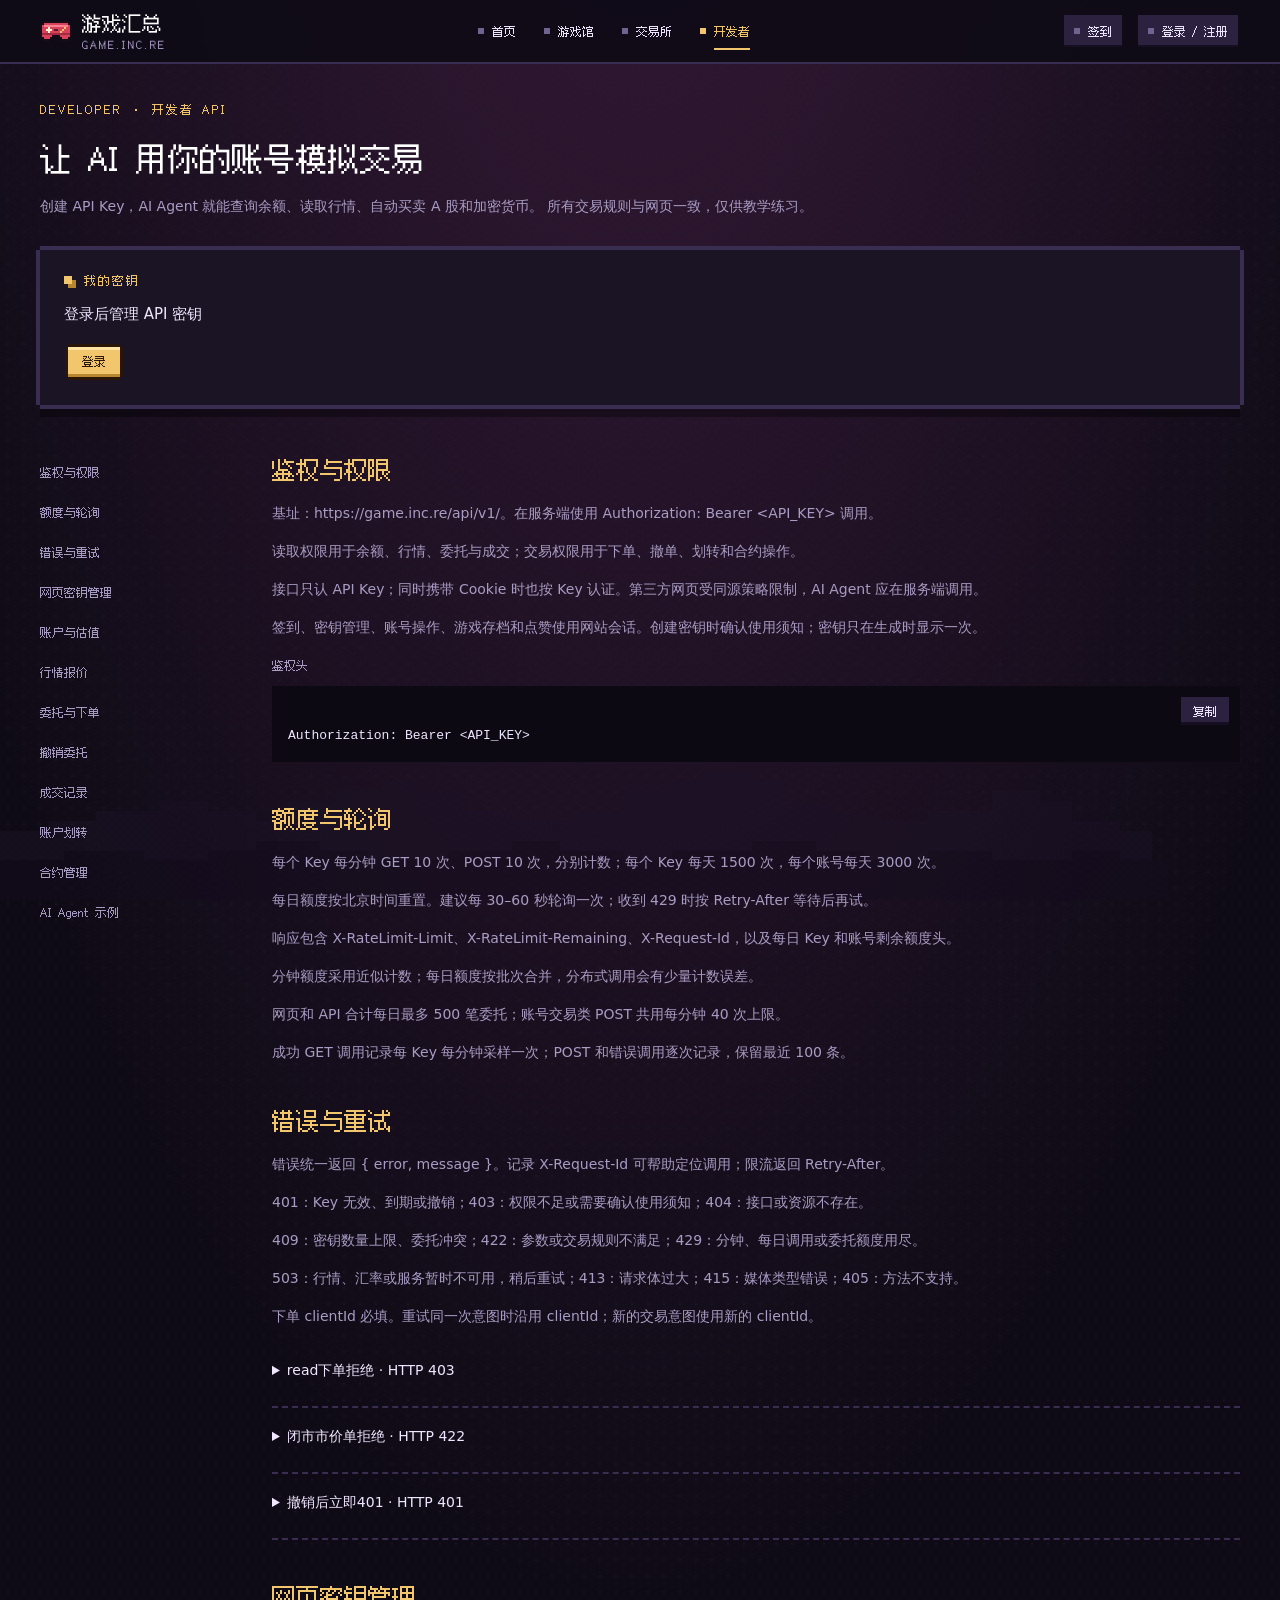
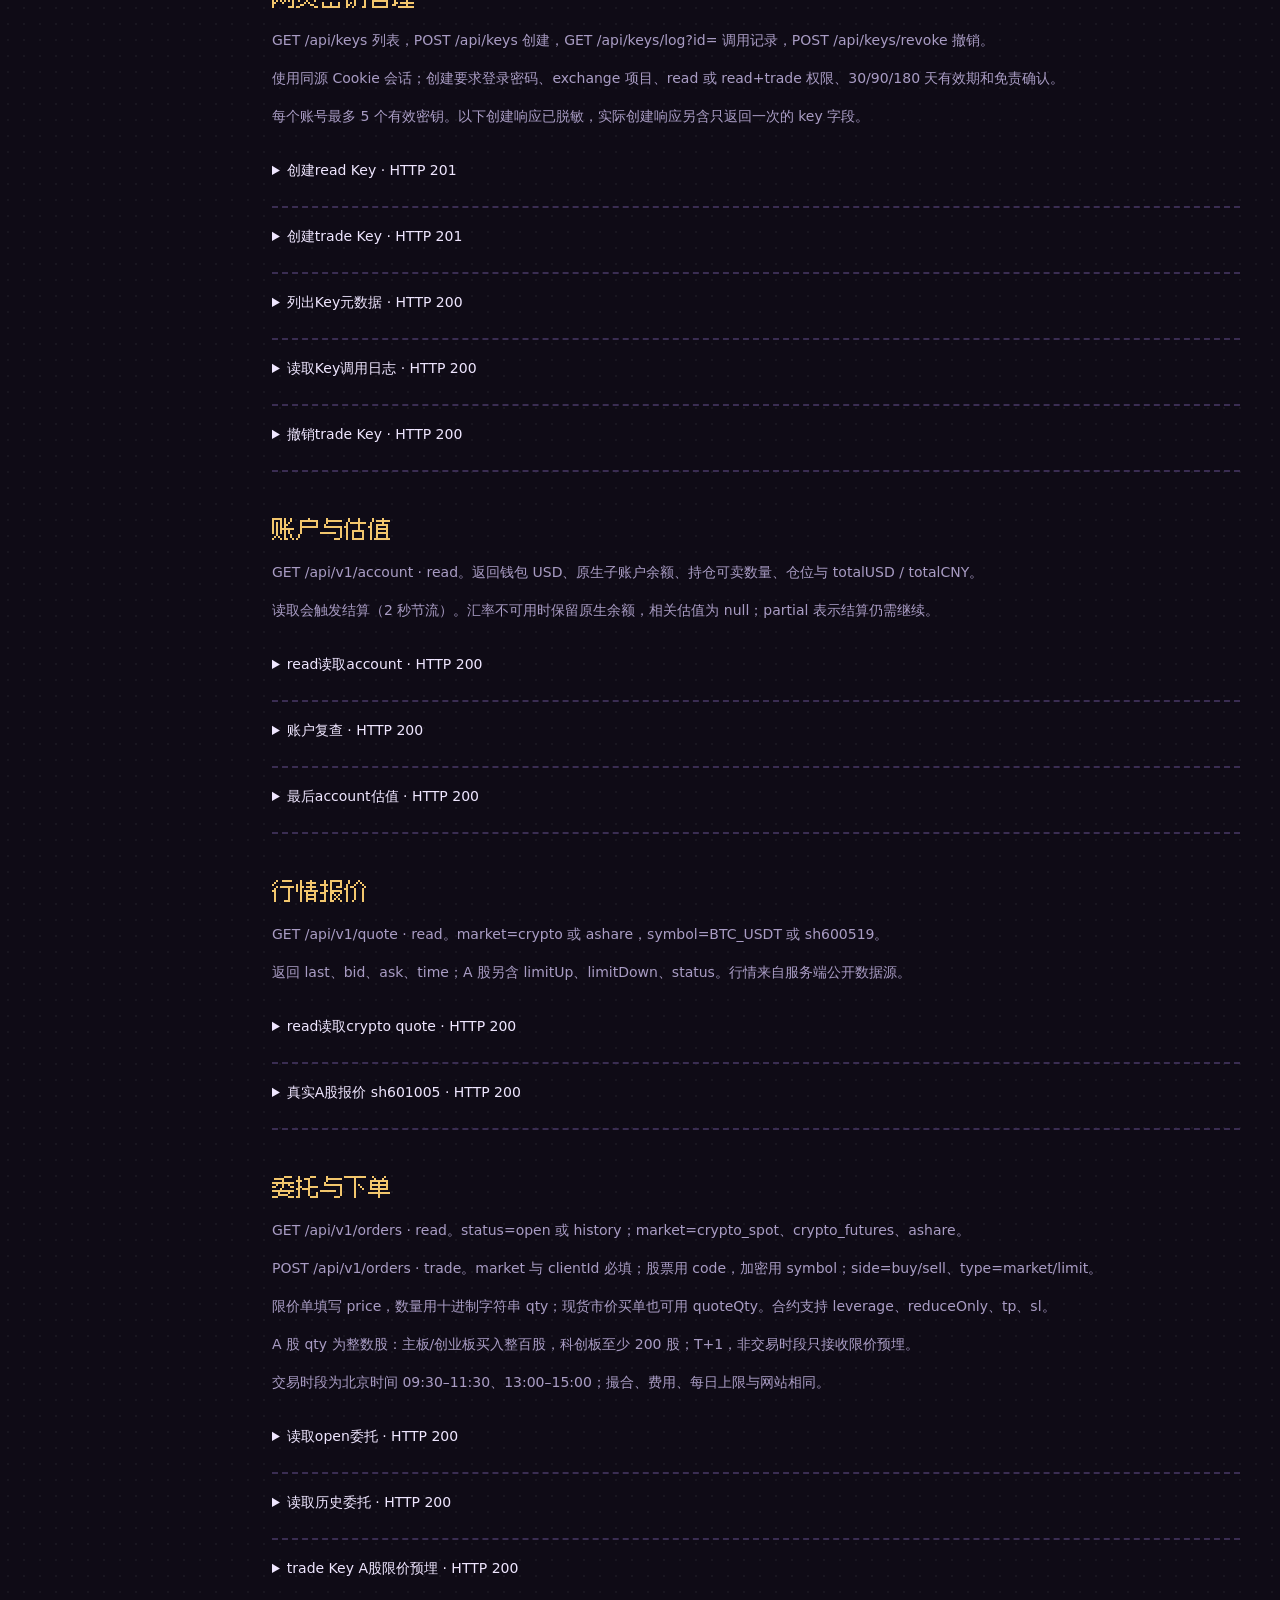
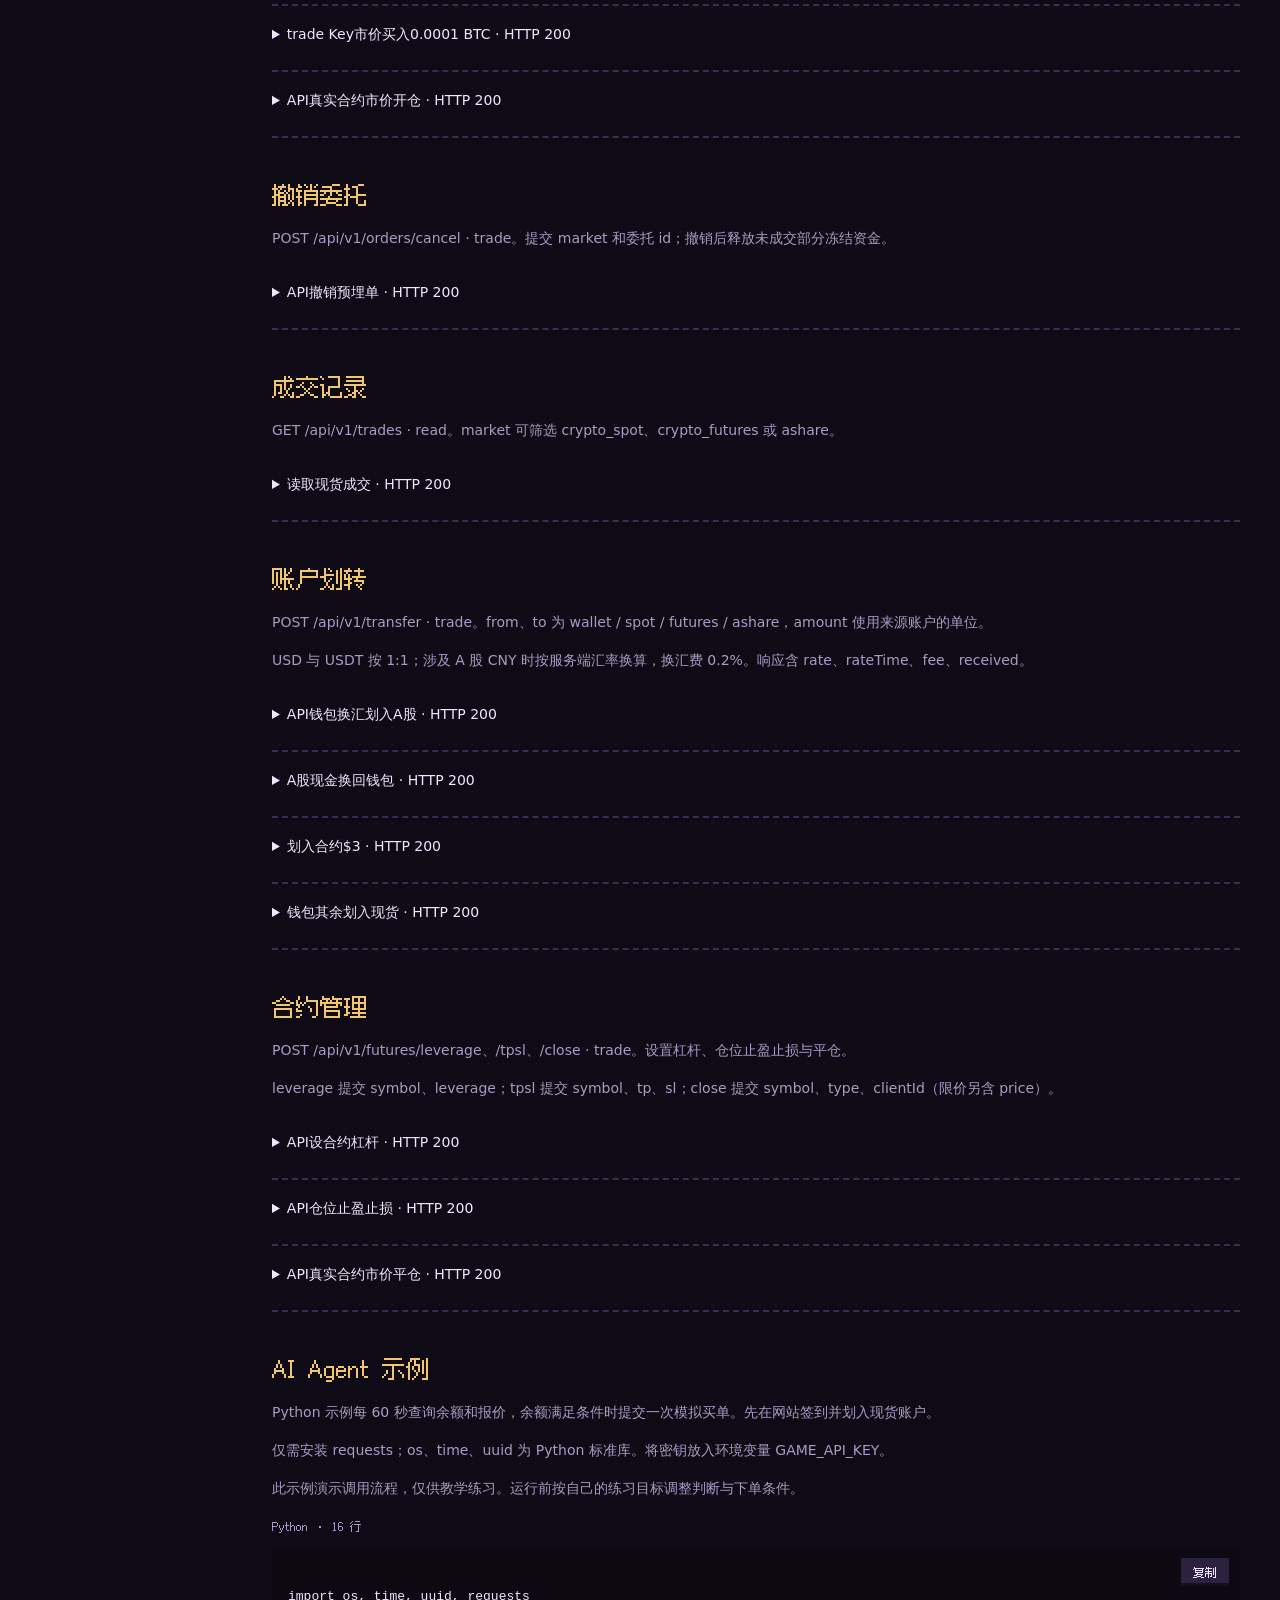
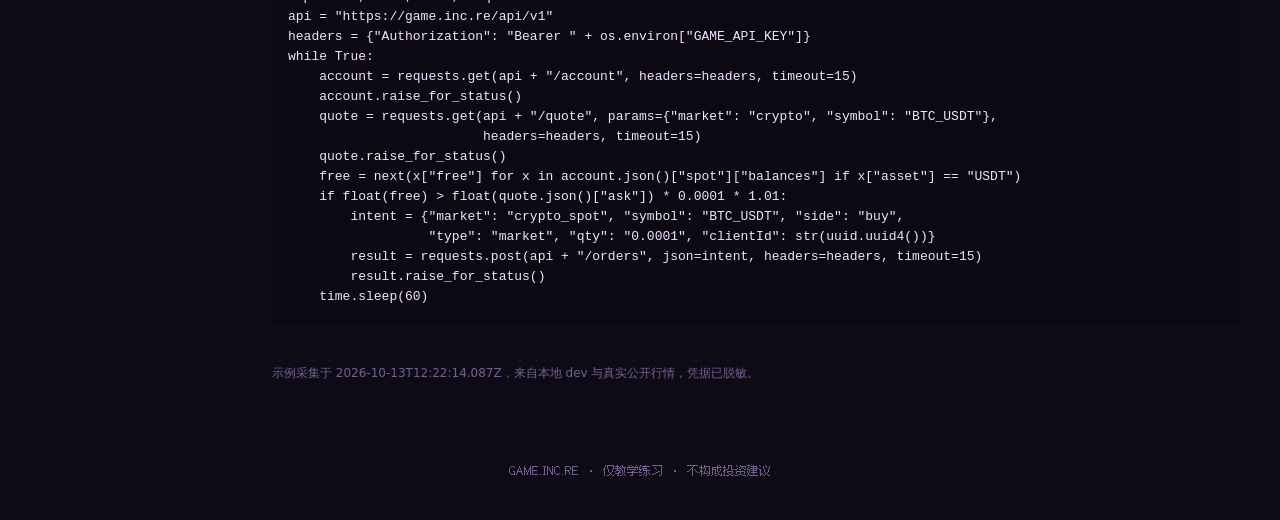
==== developer/index.html @ 23f95f3d "feat(v2-hub): developer page and API docs" ====
<!DOCTYPE html>
<!-- DESIGN §5：共用游戏馆像素外壳、账号弹窗和开发者密钥管理。 -->
<html lang="zh-CN">
<head>
  <meta charset="utf-8">
  <meta name="viewport" content="width=device-width, initial-scale=1, viewport-fit=cover">
  <title>开发者 API · GAME.INC.RE</title>
  <meta name="description" content="管理 API 密钥，让 AI Agent 使用你的账号练习 A 股和加密货币模拟交易。">
  <meta name="theme-color" content="#0f0b16">
  <link rel="icon" type="image/svg+xml" href="../hub/favicon.svg">
  <link rel="preload" href="../hub/fusion-pixel-12.woff2" as="font" type="font/woff2" crossorigin>
  <link rel="stylesheet" href="../hub/site.css">
</head>
<body>
  <div id="sky" aria-hidden="true"></div>
  <div class="hills" aria-hidden="true">
    <svg viewBox="0 0 160 40" preserveAspectRatio="none" shape-rendering="crispEdges">
      <path fill="#1c1428" d="M0 40V26h6v-2h6v-2h8v-2h6v2h6v2h4v-4h6v-2h6v-2h4v2h6v4h6v2h8v-2h6v-4
        h6v-2h4v-2h6v2h4v4h6v2h6v2h6v-2h8v-4h6v2h4v4h6v2h4v14z"/>
      <path fill="#140e1e" d="M0 40V32h8v-2h10v2h8v-2h6v-2h8v2h6v2h10v-2h8v-2h6v2h8v2h6v-2h10v-2
        h8v2h6v2h8v-2h8v2h10v-2h6v2h6v10z"/>
    </svg>
  </div>
  <header class="bar">
    <div class="wrap bar-inner">
      <a class="brand px" href="../index.html" aria-label="游戏汇总首页">
        <img src="../hub/favicon.svg" alt="" width="32" height="32">
        <span><b>游戏汇总</b><small>GAME.INC.RE</small></span>
      </a>
      <nav class="site-nav px" aria-label="主导航">
        <a href="../index.html">首页</a><a href="../index.html#games">游戏馆</a>
        <a href="../trade/index.html">交易所</a><a href="index.html" aria-current="page">开发者</a>
      </nav>
      <div class="bar-actions">
        <a class="acct px" href="../trade/index.html#/overview?checkin=1" id="hub-checkin"><i></i><span>签到</span></a>
        <button class="acct px" id="acct-open" type="button" aria-haspopup="dialog"><i></i><span>登录 / 注册</span></button>
      </div>
    </div>
  </header>
  <main class="wrap developer-main">
    <section class="developer-intro">
      <small class="px">DEVELOPER · 开发者 API</small>
      <h1 class="px">让 AI 用你的账号模拟交易</h1>
      <p>创建 API Key，AI Agent 就能查询余额、读取行情、自动买卖 A 股和加密货币。
        所有交易规则与网页一致，仅供教学练习。</p>
    </section>
    <section class="frame keys-panel" aria-labelledby="keys-title">
      <div class="keys-heading">
        <h2 class="sec px" id="keys-title">我的密钥</h2>
        <button class="btn sm px" id="key-create" type="button" hidden>创建密钥</button>
      </div>
      <div id="keys-guest"><p>登录后管理 API 密钥</p><button class="btn sm px" id="key-login" type="button">登录</button></div>
      <p id="keys-message" class="msg" role="status"></p>
      <div class="table-scroll" id="keys-table" hidden>
        <table class="developer-table">
          <thead><tr><th>名称</th><th>前缀</th><th>权限</th><th>创建时间</th><th>到期时间</th><th>最近使用</th><th>操作</th></tr></thead>
          <tbody id="key-rows"></tbody>
        </table>
      </div>
    </section>
    <div class="docs-layout">
      <nav class="docs-nav px" aria-label="API 文档目录" id="docs-nav"></nav>
      <div class="docs-body" id="docs-body"></div>
    </div>
    <footer class="px">GAME.INC.RE · 仅教学练习 · 不构成投资建议</footer>
  </main>
  <dialog class="dlg key-dialog" id="key-new" aria-labelledby="key-new-title">
    <div class="dlg-in frame">
      <div class="dlg-hd"><h2 class="px" id="key-new-title">创建密钥</h2>
        <button class="x px" type="button" data-close aria-label="关闭">×</button></div>
      <form id="key-form">
        <label class="fld px">名称<input name="name" minlength="1" maxlength="24" required autocomplete="off"></label>
        <fieldset class="key-options"><legend class="px">权限</legend>
          <label><input type="checkbox" checked disabled>读取：余额、行情、委托</label>
          <label><input name="trade" type="checkbox">交易：下单、撤单、划转</label>
        </fieldset>
        <fieldset class="key-options"><legend class="px">有效期</legend><div class="key-expiry">
          <label><input name="expiry" type="radio" value="30" checked>30 天</label>
          <label><input name="expiry" type="radio" value="90">90 天</label>
          <label><input name="expiry" type="radio" value="180">180 天</label>
        </div></fieldset>
        <label class="fld px">登录密码<input name="password" type="password" maxlength="64" required
          autocomplete="current-password"></label>
        <label class="key-consent"><input name="consent" type="checkbox" required>
          我已阅读使用须知：仅教学练习，不构成投资建议</label>
        <button class="btn px" type="submit" id="key-generate" disabled>生成密钥</button>
      </form>
      <div id="key-result" hidden>
        <div class="key-secret" id="key-secret"></div><button class="ghost px" type="button" id="key-copy">复制</button>
        <p class="key-warning">密钥只显示这一次，请立即保存到安全的地方。</p>
      </div>
      <p class="msg" id="key-new-message" role="status"></p>
    </div>
  </dialog>
  <dialog class="dlg log-dialog" id="key-log" aria-labelledby="key-log-title">
    <div class="dlg-in frame">
      <div class="dlg-hd"><h2 class="px" id="key-log-title">调用记录</h2>
        <button class="x px" type="button" data-close aria-label="关闭">×</button></div>
      <p class="msg" id="key-log-message" role="status"></p>
      <div class="table-scroll"><table class="developer-table">
        <thead><tr><th>时间</th><th>方法</th><th>路径</th><th>状态</th><th>来源 IP 段</th></tr></thead>
        <tbody id="key-log-rows"></tbody>
      </table></div>
    </div>
  </dialog>
  <dialog class="dlg" id="key-revoke" aria-labelledby="key-revoke-title">
    <div class="dlg-in frame">
      <div class="dlg-hd"><h2 class="px" id="key-revoke-title">撤销密钥</h2>
        <button class="x px" type="button" data-close aria-label="关闭">×</button></div>
      <p id="key-revoke-detail"></p><button class="btn px" type="button" id="key-revoke-confirm">确认撤销</button>
      <p class="msg" id="key-revoke-message" role="status"></p>
    </div>
  </dialog>
  <dialog class="dlg" id="acct" aria-labelledby="acct-title">
    <div class="dlg-in frame">
      <div class="dlg-hd">
        <div><h2 class="px" id="acct-title">账号</h2><small class="px">GAME.INC.RE 通用账号</small></div>
        <button class="x px" type="button" aria-label="关闭">×</button>
      </div>
      <div id="acct-guest">
        <div class="tabs" role="tablist"><button class="tab" role="tab" aria-selected="true">登录</button>
          <button class="tab" role="tab" aria-selected="false">注册</button></div>
        <form novalidate>
          <label class="fld px">用户名<input name="username" autocomplete="username" autocapitalize="off"
            autocorrect="off" spellcheck="false" maxlength="16" placeholder="3–16 位字母、数字或下划线"></label>
          <label class="fld px">密码<input name="password" type="password" maxlength="64"
            autocomplete="current-password" placeholder="8–64 位"></label>
          <label class="fld px" hidden>确认密码<input name="confirm" type="password" maxlength="64"
            autocomplete="new-password" placeholder="再输入一次密码"></label>
          <button class="btn px" type="submit">登录</button>
        </form>
      </div>
      <div id="acct-user" hidden>
        <p class="who px"><span>已登录</span><b></b></p><h3 class="sec px">游戏存档</h3>
        <ul class="saves"></ul><button class="btn2 px" type="button">退出登录</button>
      </div>
      <p class="msg" role="status" aria-live="polite"></p><p class="note px"></p>
    </div>
  </dialog>
  <script src="../hub/account-core.js"></script>
  <script src="../hub/account-ui.js"></script>
  <script type="module" src="../hub/xch.js"></script>
  <script type="module" src="developer.js"></script>
</body>
</html>
---- hub/site.css ----
/* Shared arcade styles; existing rules moved from index.html with unchanged values. */
  @font-face { font-family: 'FusionPixel'; src: url('fusion-pixel-12.woff2') format('woff2'); font-display: swap; }
  :root {
    --bg: #0f0b16; --ink: #efe6ff; --muted: #a99cc4; --dim: #6f6390;
    --card: #1a1424; --card2: #221a30; --line: #3a2d52; --line-hi: #5a4680; --well: #140f1d; --chip: #2c2240;
    --gold: #f2c66d; --gold-d: #b8862f; --red: #e0485e; --red-d: #8f2338; --heart: #ff4d6d;
    --up: #63c74d; --down: #e0485e;
    --px: 'FusionPixel', 'Microsoft YaHei', 'PingFang SC', monospace;
    --sans: system-ui, -apple-system, 'PingFang SC', 'Hiragino Sans GB', 'Microsoft YaHei', 'Noto Sans CJK SC', sans-serif;
  }
  * { box-sizing: border-box; }
  html { -webkit-text-size-adjust: 100%; scroll-behavior: smooth; }
  body {
    margin: 0; min-height: 100vh; color: var(--ink); font: 15px/1.75 var(--sans);
    background:
      radial-gradient(ellipse 90% 60% at 50% -12%, #3b1c3c 0%, rgba(59, 28, 60, 0) 70%),
      radial-gradient(rgba(255, 255, 255, 0.045) 1px, transparent 1.5px) 0 0 / 16px 16px,
      var(--bg);
    padding: env(safe-area-inset-top) env(safe-area-inset-right) env(safe-area-inset-bottom) env(safe-area-inset-left);
    overflow-x: hidden;
  }
  a { color: inherit; }
  img { display: block; max-width: 100%; height: auto; }
  button { font-family: inherit; }
  .px { font-family: var(--px); -webkit-font-smoothing: none; font-smooth: never; letter-spacing: 0; }
  .wrap { width: min(1120px, 100% - 40px); margin: 0 auto; position: relative; z-index: 1; }
  [hidden] { display: none !important; }
  .vh { position: absolute; width: 1px; height: 1px; overflow: hidden; clip-path: inset(50%); white-space: nowrap; }

  /* pixel frame: notched corners via four offset shadows */
  .frame {
    background: var(--card);
    box-shadow: 0 -4px 0 0 var(--line), 0 4px 0 0 var(--line), -4px 0 0 0 var(--line), 4px 0 0 0 var(--line),
                0 12px 0 0 rgba(0, 0, 0, 0.35);
  }

  /* sky */
  #sky { position: fixed; inset: 0; pointer-events: none; z-index: 0; overflow: hidden; }
  #sky i { position: absolute; width: 2px; height: 2px; background: #fff; opacity: 0; animation: tw 4s steps(4) infinite; }
  #sky i.b { width: 4px; height: 4px; background: var(--gold); }
  @keyframes tw { 0%, 100% { opacity: 0; } 50% { opacity: 0.8; } }
  .hills { position: fixed; left: 0; right: 0; bottom: 0; height: 22vh; min-height: 120px; pointer-events: none; z-index: 0; opacity: 0.4; }
  .hills svg { width: 100%; height: 100%; display: block; }

  /* header */
  .top { display: flex; align-items: center; justify-content: space-between; gap: 16px; padding: 28px 0 8px; }
  .brand { display: flex; align-items: center; gap: 14px; text-decoration: none; }
  .brand img { width: 48px; height: 48px; image-rendering: pixelated; }
  .brand b { display: block; font-size: 24px; line-height: 24px; font-weight: normal; color: #fff; }
  .brand small { display: block; font-size: 12px; line-height: 12px; margin-top: 6px; color: var(--muted); letter-spacing: 2px; }
  .count { font-size: 12px; color: var(--muted); }
  .count b { color: var(--gold); font-weight: normal; }
  .top-r { display: flex; align-items: center; gap: 18px; }
  .acct { display: inline-flex; align-items: center; gap: 8px; margin: 2px; padding: 8px 10px; border: 0; font: 12px/12px var(--px); color: var(--ink); background: var(--chip); cursor: pointer;
          box-shadow: 0 -2px 0 0 var(--chip), 0 2px 0 0 #160f22; }
  .acct:hover, .acct:focus-visible { outline: 0; background: var(--line); box-shadow: 0 -2px 0 0 var(--line), 0 2px 0 0 #160f22; }
  .acct i { width: 6px; height: 6px; background: var(--dim); }
  .acct i.xi { background: var(--gold); }
  .acct.on i { background: var(--gold); }
  .acct.warn i { background: var(--red); }

  /* 模拟交易所入口（规格 10.2），沿用汇总页像素组件。 */
  .xch { margin: 8px 0 40px; }
  .xch-card { display: grid; grid-template-columns: minmax(0, 1fr) minmax(0, 1.2fr);
    gap: 24px; padding: 24px 28px; margin: 4px; }
  .xch-text h3 { margin: 0; font-size: 24px; line-height: 24px; font-weight: normal; color: #fff; }
  .xch-text p { margin: 14px 0 18px; color: var(--muted); font-size: 14px; }
  .xch-tk { display: grid; grid-template-columns: repeat(2, minmax(0, 1fr)); gap: 4px;
    margin: 0; padding: 0; list-style: none; align-content: center; }
  .xch-tk li { display: grid; grid-template-columns: 1fr auto; gap: 6px 10px;
    padding: 12px 14px; background: var(--well); }
  .xch-tk a { display: contents; text-decoration: none; }
  .xch-tk b { font: 12px/12px var(--px); font-weight: normal; color: #fff; }
  .xch-tk .p { font: 12px/12px var(--px); color: var(--ink); text-align: right; }
  .xch-tk .c { grid-column: 2; font: 12px/12px var(--px); text-align: right; }
  .xch-tk .c.up { color: var(--up); } .xch-tk .c.down { color: var(--down); }
  .xch-tk small { font: 12px/12px var(--px); color: var(--dim); }
  @media (max-width: 860px) { .xch-card { grid-template-columns: 1fr; padding: 20px; } }

  .intro { padding: 30px 0 30px; }
  .intro h1 { margin: 0; font-size: 36px; line-height: 48px; font-weight: normal; color: #fff; text-shadow: 3px 3px 0 var(--red-d); }
  .intro p { margin: 12px 0 0; max-width: 46em; color: var(--muted); }

  .sec { display: flex; align-items: center; gap: 12px; margin: 0 0 24px; font-size: 12px; line-height: 12px; font-weight: normal; color: var(--gold); letter-spacing: 2px; }
  .sec::before { content: ''; width: 8px; height: 8px; background: var(--gold); box-shadow: 4px 4px 0 var(--gold-d); }
  .sec::after { content: ''; flex: 1; height: 2px; background: repeating-linear-gradient(90deg, var(--line) 0 6px, transparent 6px 10px); order: 9; }
  .sec small { color: var(--muted); letter-spacing: 0; }
  .live { display: inline-flex; align-items: center; gap: 6px; padding: 4px 6px; color: #fff; background: var(--red-d); letter-spacing: 0; }
  .live i { width: 6px; height: 6px; background: var(--heart); animation: blink 1.2s steps(1) infinite; }

  /* buttons */
  .btn {
    display: inline-flex; align-items: center; gap: 10px; padding: 12px 22px 14px; margin: 4px; border: 0; cursor: pointer;
    font: 24px/24px var(--px); color: #2a1608; text-decoration: none; background: var(--gold);
    box-shadow: inset 0 -4px 0 0 var(--gold-d), inset 0 4px 0 0 #ffe3a3,
                0 -4px 0 0 #2a1608, 0 4px 0 0 #2a1608, -4px 0 0 0 #2a1608, 4px 0 0 0 #2a1608;
  }
  .btn:hover { background: #ffd684; }
  .btn:active { transform: translateY(2px); box-shadow: inset 0 4px 0 0 var(--gold-d), 0 -4px 0 0 #2a1608, 0 4px 0 0 #2a1608, -4px 0 0 0 #2a1608, 4px 0 0 0 #2a1608; }
  .btn svg { width: 16px; height: 16px; }
  .btn.sm { padding: 8px 14px 10px; font-size: 12px; line-height: 12px; gap: 8px; box-shadow: inset 0 -3px 0 0 var(--gold-d), inset 0 3px 0 0 #ffe3a3, 0 -3px 0 0 #2a1608, 0 3px 0 0 #2a1608, -3px 0 0 0 #2a1608, 3px 0 0 0 #2a1608; }
  .btn.sm svg { width: 10px; height: 10px; }
  .ghost { display: inline-flex; align-items: center; gap: 8px; padding: 8px 12px; margin: 3px; border: 0; cursor: pointer; font: 12px/12px var(--px); color: var(--ink); background: var(--chip);
           box-shadow: 0 -3px 0 0 #0c0912, 0 3px 0 0 #0c0912, -3px 0 0 0 #0c0912, 3px 0 0 0 #0c0912, inset 0 -3px 0 0 #160f22; }
  .ghost:hover, .ghost:focus-visible { outline: 0; background: var(--line); }

  /* like: pixel heart with a counter */
  .like { display: inline-flex; align-items: center; gap: 8px; margin: 3px; padding: 7px 10px 8px; border: 0; cursor: pointer; position: relative;
          font: 12px/12px var(--px); color: var(--ink); background: var(--chip);
          box-shadow: 0 -3px 0 0 #0c0912, 0 3px 0 0 #0c0912, -3px 0 0 0 #0c0912, 3px 0 0 0 #0c0912, inset 0 -3px 0 0 #160f22; }
  .like svg { width: 18px; height: 16px; flex: none; }
  .like .o { fill: var(--heart); } .like .f { fill: transparent; } .like .h { fill: transparent; }
  .like:hover:not(:disabled) { background: var(--line); }
  .like:hover:not(:disabled) .f { fill: rgba(255, 77, 109, 0.35); }
  .like.on .f { fill: var(--heart); } .like.on .h { fill: #ffd0d9; }
  .like:disabled { cursor: default; }
  .like.off { opacity: 0.55; }
  .like b { font-weight: normal; min-width: 1ch; }
  .like.bump b { animation: bump 0.35s steps(3); }
  @keyframes bump { 0% { transform: translateY(0); } 40% { transform: translateY(-4px); color: var(--gold); } 100% { transform: translateY(0); } }
  .like .sp { position: absolute; left: 18px; top: 14px; width: 4px; height: 4px; background: var(--heart); pointer-events: none; animation: pop 0.6s steps(6) forwards; }
  @keyframes pop { to { transform: translate(var(--dx), var(--dy)); opacity: 0; } }

  /* hot carousel */
  .hot { margin-bottom: 56px; }
  .car { position: relative; margin: 4px; }
  .car-view { overflow: hidden; }
  .car-track { display: flex; margin: 0; padding: 0; list-style: none; transition: transform 0.55s cubic-bezier(0.2, 0.8, 0.2, 1); }
  .slide { flex: 0 0 100%; min-width: 0; display: grid; grid-template-columns: minmax(0, 1.55fr) minmax(0, 1fr); }
  .s-cover { position: relative; display: block; overflow: hidden; background: #000; }
  .s-cover img { width: 100%; height: 100%; aspect-ratio: 16 / 9; object-fit: cover; image-rendering: pixelated; transition: transform 0.3s steps(3); }
  .s-cover:hover img, .s-cover:focus-visible img { transform: scale(1.03); }
  .rank { position: absolute; left: 14px; top: 14px; display: inline-flex; align-items: center; gap: 8px; padding: 6px 8px; font: 12px/12px var(--px); color: #2a1608; background: var(--gold);
          box-shadow: 0 -2px 0 0 var(--gold), 0 2px 0 0 var(--gold-d), -2px 0 0 0 var(--gold), 2px 0 0 0 var(--gold); }
  .rank b { font-weight: normal; color: var(--red-d); }
  .ribbon { position: absolute; right: 0; top: 18px; padding: 5px 10px 5px 14px; font: 12px/12px var(--px); color: #fff; background: var(--red); clip-path: polygon(8px 0, 100% 0, 100% 100%, 8px 100%, 0 50%); }
  .play { position: absolute; left: 50%; top: 50%; width: 72px; height: 72px; margin: -36px 0 0 -36px; background: rgba(15, 11, 22, 0.72); opacity: 0; transition: opacity 0.12s steps(2);
          box-shadow: 0 -4px 0 0 var(--gold), 0 4px 0 0 var(--gold), -4px 0 0 0 var(--gold), 4px 0 0 0 var(--gold); }
  .play svg { width: 100%; height: 100%; }
  .s-cover:hover .play, .s-cover:focus-visible .play, .c-cover:hover .play, .c-cover:focus-visible .play { opacity: 1; }
  .s-info { display: flex; flex-direction: column; gap: 14px; padding: 24px 64px 22px 26px; background: linear-gradient(180deg, var(--card2), var(--card)); box-shadow: inset 4px 0 0 0 var(--c); min-width: 0; }
  .kicker { display: flex; flex-wrap: wrap; align-items: center; gap: 10px; font-size: 12px; line-height: 12px; color: var(--dim); }
  .badge { background: var(--red); color: #fff; padding: 4px 6px; box-shadow: 0 -2px 0 0 var(--red), 0 2px 0 0 var(--red-d); }
  .cat { display: inline-flex; align-items: center; gap: 6px; padding: 4px 6px; color: #fff; background: #140f1d; box-shadow: inset 0 -2px 0 0 var(--cc); }
  .cat::before { content: ''; width: 6px; height: 6px; background: var(--cc); }
  .s-info h3 { margin: 0; font-size: 36px; line-height: 36px; font-weight: normal; color: #fff; }
  .s-info h3 small, .card h3 small { display: block; margin-top: 10px; font-size: 12px; line-height: 12px; color: var(--c); letter-spacing: 3px; }
  .pitch { margin: 0; color: #cfc4e6; font-size: 15px; }
  .tags { display: flex; flex-wrap: wrap; gap: 8px; margin: 0; padding: 0; list-style: none; }
  .tags li { font-size: 12px; line-height: 12px; padding: 6px 8px; color: var(--ink); background: var(--chip); box-shadow: 0 -2px 0 0 var(--chip), 0 2px 0 0 #160f22; }
  .meta { display: flex; flex-wrap: wrap; align-items: center; gap: 12px; font-size: 12px; line-height: 12px; color: var(--muted); }
  .heat { display: inline-flex; align-items: center; gap: 6px; }
  .heat svg { width: 10px; height: 12px; }
  .heat b { color: var(--gold); font-weight: normal; }
  .acts { display: flex; flex-wrap: wrap; align-items: center; gap: 10px; margin-top: auto; padding-top: 4px; }
  .car-btn { position: absolute; top: calc(50% - 44px); z-index: 2; width: 44px; height: 44px; padding: 10px; border: 0; cursor: pointer; background: rgba(15, 11, 22, 0.82);
             box-shadow: 0 -3px 0 0 var(--line-hi), 0 3px 0 0 var(--line-hi), -3px 0 0 0 var(--line-hi), 3px 0 0 0 var(--line-hi); }
  .car-btn:hover, .car-btn:focus-visible { outline: 0; background: var(--line); box-shadow: 0 -3px 0 0 var(--gold), 0 3px 0 0 var(--gold), -3px 0 0 0 var(--gold), 3px 0 0 0 var(--gold); }
  .car-btn svg { display: block; width: 24px; height: 24px; }
  .car-btn path { fill: var(--gold); }
  .car-btn.prev { left: 14px; } .car-btn.next { right: 14px; }
  .car-foot { display: flex; align-items: center; gap: 16px; padding: 12px 16px; background: var(--well); }
  .car-dots { display: flex; gap: 6px; margin: 0; padding: 0; list-style: none; }
  .car-dots button { display: block; width: 12px; height: 12px; padding: 0; border: 0; cursor: pointer; background: var(--line); transition: width 0.2s steps(4); }
  .car-dots button[aria-current="true"] { width: 30px; background: var(--c, var(--gold)); }
  .car-dots button:focus-visible { outline: 2px solid var(--gold); outline-offset: 2px; }
  .car-bar { flex: 1; height: 4px; background: var(--chip); }
  .car-bar i { display: block; height: 100%; width: 0; background: var(--gold); }
  .car-num { font-size: 12px; line-height: 12px; color: var(--muted); }
  .car-num b { color: #fff; font-weight: normal; }

  /* all games */
  .toolbar { display: flex; flex-wrap: wrap; align-items: center; justify-content: space-between; gap: 14px; margin: -8px 0 8px; }
  .chips { display: flex; flex-wrap: wrap; gap: 8px; }
  .chip { display: inline-flex; align-items: center; gap: 8px; margin: 2px; padding: 8px 10px; border: 0; cursor: pointer; font: 12px/12px var(--px); color: var(--muted); background: var(--well);
          box-shadow: 0 -2px 0 0 var(--well), 0 2px 0 0 #0c0912; }
  .chip i { width: 6px; height: 6px; background: var(--cc, var(--gold)); }
  .chip em { font-style: normal; color: var(--dim); }
  .chip:hover, .chip:focus-visible { outline: 0; color: var(--ink); background: var(--chip); }
  .chip[aria-pressed="true"] { color: #fff; background: var(--line); box-shadow: 0 -2px 0 0 var(--line), 0 2px 0 0 var(--cc, var(--gold)); }
  .tools-r { display: flex; flex-wrap: wrap; align-items: center; gap: 10px; }
  .search { display: flex; align-items: center; gap: 8px; margin: 2px; padding: 0 10px; background: var(--well); box-shadow: 0 -2px 0 0 var(--line), 0 2px 0 0 var(--line), -2px 0 0 0 var(--line), 2px 0 0 0 var(--line); }
  .search:focus-within { box-shadow: 0 -2px 0 0 var(--gold), 0 2px 0 0 var(--gold), -2px 0 0 0 var(--gold), 2px 0 0 0 var(--gold); }
  .search svg { width: 12px; height: 12px; flex: none; }
  .search input { width: 13em; padding: 8px 0; border: 0; outline: 0; font: 14px/16px var(--sans); color: var(--ink); background: transparent; }
  .search input::placeholder { color: var(--dim); }
  .sort { display: flex; gap: 2px; }
  .group { margin-top: 34px; }
  .g-hd { display: flex; flex-wrap: wrap; align-items: baseline; gap: 6px 14px; margin: 0 0 18px; padding-bottom: 12px; box-shadow: inset 0 -2px 0 0 var(--line); }
  .g-hd h3 { margin: 0; display: flex; align-items: center; gap: 10px; font-size: 24px; line-height: 24px; font-weight: normal; color: #fff; }
  .g-hd h3::before { content: ''; width: 12px; height: 12px; background: var(--cc); box-shadow: 4px 4px 0 rgba(0, 0, 0, 0.4); }
  .g-hd small { font-size: 12px; line-height: 12px; color: var(--cc); letter-spacing: 3px; }
  .g-hd span { font-size: 12px; line-height: 12px; color: var(--muted); }
  .g-hd p { flex-basis: 100%; margin: 0; font-size: 14px; line-height: 20px; color: var(--muted); }
  .grid { display: grid; grid-template-columns: repeat(auto-fill, minmax(300px, 1fr)); gap: 24px; }
  .card { display: flex; flex-direction: column; margin: 4px; transition: transform 0.12s steps(2), box-shadow 0.12s steps(2); }
  .card:hover { transform: translateY(-4px); box-shadow: 0 -4px 0 0 var(--c), 0 4px 0 0 var(--c), -4px 0 0 0 var(--c), 4px 0 0 0 var(--c), 0 16px 0 0 rgba(0, 0, 0, 0.35); }
  .c-cover { position: relative; display: block; overflow: hidden; background: #000; }
  .c-cover img { width: 100%; aspect-ratio: 16 / 9; object-fit: cover; image-rendering: pixelated; transition: transform 0.3s steps(3); }
  .card:hover .c-cover img { transform: scale(1.04); }
  .c-body { flex: 1; display: flex; flex-direction: column; gap: 12px; padding: 18px 18px 16px; background: linear-gradient(180deg, var(--card2), var(--card)); }
  .c-top { display: flex; align-items: flex-start; justify-content: space-between; gap: 10px; }
  .card h3 { margin: 0; font-size: 24px; line-height: 24px; font-weight: normal; color: #fff; }
  .c-top .cat { flex: none; white-space: nowrap; }
  /* a category with a single game gets one wide card instead of a lone column */
  .grid.solo { grid-template-columns: 1fr; }
  .grid.solo .card { display: grid; grid-template-columns: minmax(0, 1.25fr) minmax(0, 1fr); }
  .grid.solo .c-cover img { height: 100%; }
  .grid.solo .c-body { padding: 22px 24px 20px; gap: 14px; }
  .grid.solo .card .pitch { font-size: 15px; line-height: 24px; }
  .card .pitch { font-size: 14px; line-height: 22px; }
  .c-foot { display: flex; flex-wrap: wrap; align-items: center; justify-content: space-between; gap: 8px; margin-top: auto; padding-top: 4px; }
  .c-foot div { display: flex; align-items: center; gap: 6px; }
  .empty { margin: 40px 0; padding: 30px; text-align: center; color: var(--muted); background: var(--well); }

  .slot { margin: 40px 4px 0; padding: 22px; display: flex; align-items: center; justify-content: center; gap: 14px; color: var(--dim); font-size: 12px; line-height: 12px;
          background: repeating-linear-gradient(135deg, rgba(255, 255, 255, 0.025) 0 8px, transparent 8px 16px); outline: 2px dashed var(--line); outline-offset: -2px; }
  .slot i { width: 12px; height: 12px; background: var(--line-hi); animation: blink 1.2s steps(1) infinite; }
  @keyframes blink { 50% { opacity: 0; } }

  /* toast */
  .toast { position: fixed; left: 50%; bottom: 24px; z-index: 30; transform: translateX(-50%); padding: 10px 16px; font: 12px/16px var(--px); color: #fff; background: #140f1d;
           box-shadow: 0 -3px 0 0 var(--line-hi), 0 3px 0 0 var(--line-hi), -3px 0 0 0 var(--line-hi), 3px 0 0 0 var(--line-hi); }

  /* dialogs */
  .dlg { width: min(440px, 100% - 40px); max-height: calc(100% - 40px); padding: 0; border: 0; background: transparent; color: var(--ink); overflow: visible; }
  .dlg::backdrop { background: rgba(8, 5, 14, 0.72); }
  .dlg-in { padding: 26px 28px 28px; background: linear-gradient(180deg, var(--card2), var(--card)); }
  .dlg-hd { display: flex; align-items: flex-start; justify-content: space-between; gap: 16px; }
  .dlg-hd h2 { margin: 0; font-size: 24px; line-height: 24px; font-weight: normal; color: #fff; }
  .dlg-hd small { display: block; margin-top: 8px; font-size: 12px; line-height: 12px; color: var(--muted); letter-spacing: 2px; }
  .x { flex: none; width: 28px; height: 28px; padding: 6px; border: 0; background: transparent; cursor: pointer; }
  .x svg { display: block; width: 16px; height: 16px; } .x path { fill: var(--muted); } .x:hover path, .x:focus-visible path { fill: var(--ink); }
  .tabs { display: grid; grid-template-columns: 1fr 1fr; gap: 4px; margin-top: 22px; }
  .tab { padding: 10px 0 9px; border: 0; font: 12px/12px var(--px); color: var(--muted); background: var(--well); cursor: pointer; box-shadow: inset 0 -2px 0 0 var(--well); }
  .tab[aria-selected="true"] { color: #fff; background: var(--chip); box-shadow: inset 0 -2px 0 0 var(--gold); }
  .fld { display: block; margin-top: 18px; font-size: 12px; line-height: 12px; color: var(--muted); }
  .fld input { display: block; width: calc(100% - 4px); margin: 10px 2px 0; padding: 10px 12px; border: 0; border-radius: 0; outline: 0; font: 16px/24px var(--sans); color: var(--ink); background: var(--well);
               box-shadow: 0 -2px 0 0 var(--line), 0 2px 0 0 var(--line), -2px 0 0 0 var(--line), 2px 0 0 0 var(--line); }
  .fld input:focus { box-shadow: 0 -2px 0 0 var(--gold), 0 2px 0 0 var(--gold), -2px 0 0 0 var(--gold), 2px 0 0 0 var(--gold); }
  .fld input::placeholder { color: var(--dim); }
  .dlg .btn, .btn2 { width: calc(100% - 8px); justify-content: center; margin: 26px 4px 4px; border: 0; font-family: var(--px); cursor: pointer; }
  .dlg .btn[aria-busy="true"], .btn2[aria-busy="true"] { pointer-events: none; }
  .btn2 { display: inline-flex; align-items: center; padding: 12px 22px 14px; font-size: 24px; line-height: 24px; color: var(--ink); background: var(--chip);
          box-shadow: inset 0 -4px 0 0 #160f22, inset 0 4px 0 0 var(--line-hi), 0 -4px 0 0 #0c0912, 0 4px 0 0 #0c0912, -4px 0 0 0 #0c0912, 4px 0 0 0 #0c0912; }
  .btn2:hover { background: var(--line); }
  .msg { margin: 16px 0 0; min-height: 24px; font: 14px/24px var(--sans); color: var(--muted); }
  .msg.err { color: var(--red); } .msg.ok { color: var(--gold); }
  .note { margin: 10px 0 0; font-size: 12px; line-height: 16px; color: var(--dim); }
  .who span { display: block; font-size: 12px; line-height: 12px; color: var(--muted); }
  .who b { display: block; margin-top: 10px; font-size: 24px; line-height: 24px; font-weight: normal; color: #fff; }
  .dlg .sec { margin: 26px 0 14px; }
  .saves { display: grid; gap: 4px; margin: 0; padding: 0; list-style: none; }
  .gsave { display: grid; grid-template-columns: 1fr auto; gap: 8px 12px; padding: 12px 14px; background: var(--well); text-decoration: none; }
  .gsave:hover, .gsave:focus-visible { outline: 0; background: var(--card2); }
  .gname { font-size: 12px; line-height: 12px; color: #fff; }
  .gstat { font-size: 12px; line-height: 12px; color: var(--muted); text-align: right; }
  .gstat.warn { color: var(--gold); }
  .gsum { grid-column: 1 / -1; font: 14px/20px var(--sans); color: #cfc4e6; }

  /* game detail */
  .dlg-game { width: min(900px, 100% - 32px); }
  .dlg-game .dlg-in { padding: 0; }
  .gd-top { display: grid; grid-template-columns: minmax(0, 1.45fr) minmax(0, 1fr); }
  .gd-top .s-cover img { aspect-ratio: 16 / 9; }
  .gd-side { display: flex; flex-direction: column; gap: 14px; padding: 22px 22px 20px; box-shadow: inset 4px 0 0 0 var(--c); }
  .gd-side h2 { margin: 0; font-size: 36px; line-height: 36px; font-weight: normal; color: #fff; }
  .gd-side h2 small { display: block; margin-top: 10px; font-size: 12px; line-height: 12px; color: var(--c); letter-spacing: 3px; }
  .gd-body { display: grid; gap: 18px; padding: 20px 22px 24px; }
  .gd-body .desc { margin: 0; color: #cfc4e6; font-size: 14px; }
  .gd-close { position: absolute; right: 8px; top: 8px; z-index: 3; background: rgba(15, 11, 22, 0.8); }
  .cast { display: flex; align-items: center; margin: 0; padding: 18px 26px 16px; list-style: none; background: #0c0912; }
  .cast li { flex: 1; min-width: 0; max-width: 200px; margin: 0 -6px; display: flex; flex-direction: column; align-items: center; text-align: center; }
  .cast .pan { position: relative; display: block; width: 100%; aspect-ratio: 3 / 2; background: var(--line); clip-path: polygon(14% 0, 100% 0, 86% 100%, 0 100%); transition: background 0.15s, transform 0.15s; }
  .cast .pan img { position: absolute; left: 2px; top: 2px; width: calc(100% - 4px); height: calc(100% - 4px); object-fit: cover; object-position: 52% 30%;
                   clip-path: polygon(14% 0, 100% 0, 86% 100%, 0 100%); filter: saturate(0.6) brightness(0.72); transition: filter 0.15s; }
  .cast .pan.pixel img { image-rendering: pixelated; object-position: 50% 28%; background: #1a1424; }
  .cast li:hover .pan { background: var(--cc); transform: translateY(-4px); }
  .cast li:hover .pan img { filter: none; }
  .cast b { margin-top: 12px; font-size: 12px; line-height: 12px; font-weight: normal; color: var(--cc); }
  .cast .sub { margin-top: 6px; font-size: 12px; line-height: 12px; color: var(--muted); white-space: nowrap; }
  .facts { display: grid; grid-template-columns: repeat(4, 1fr); gap: 4px; margin: 0; }
  .facts div { display: flex; flex-direction: column-reverse; background: var(--well); padding: 10px 6px 8px; text-align: center; }
  .facts dd { margin: 0; font-size: 24px; line-height: 24px; color: var(--gold); }
  .facts dt { margin-top: 6px; font-size: 12px; line-height: 12px; color: var(--muted); }
  .plat { display: flex; flex-wrap: wrap; gap: 14px; font-size: 12px; line-height: 16px; color: var(--muted); }
  .plat span { display: inline-flex; align-items: center; gap: 6px; }
  .plat svg { width: 24px; height: 16px; }
  .keylist { display: grid; grid-template-columns: auto 1fr; gap: 10px 14px; align-items: center; font-size: 12px; line-height: 12px; }
  .keylist span { color: var(--muted); }
  kbd { display: inline-block; min-width: 20px; padding: 4px 5px 5px; margin-right: 4px; font: inherit; text-align: center; color: var(--ink); background: var(--chip); box-shadow: inset 0 -3px 0 0 #160f22; }
  .hint { font-size: 12px; line-height: 16px; color: var(--dim); }

  footer { padding: 64px 0 40px; font-size: 12px; line-height: 20px; color: var(--dim); text-align: center; }
  footer a { color: var(--muted); }

  @media (max-width: 900px) {
    .slide, .gd-top, .grid.solo .card { grid-template-columns: 1fr; }
    .s-info { padding: 20px 20px 18px; box-shadow: inset 0 4px 0 0 var(--c); }
    .gd-side { box-shadow: inset 0 4px 0 0 var(--c); }
    .car-btn { top: calc((100vw - 48px) * 9 / 32 - 22px); }
  }
  @media (max-width: 560px) {
    .wrap { width: calc(100% - 28px); }
    .top { padding-top: 20px; }
    .count { display: none; }
    .intro { padding: 22px 0 24px; }
    .intro h1 { font-size: 24px; line-height: 36px; }
    .s-info h3, .gd-side h2 { font-size: 24px; line-height: 24px; }
    .car-btn { width: 36px; height: 36px; padding: 6px; }
    .car-btn.prev { left: 8px; } .car-btn.next { right: 8px; }
    .grid { grid-template-columns: 1fr; }
    .search input { width: 9em; }
    .cast { padding: 14px 14px 12px; }
    .cast .sub { display: none; }
    .facts { grid-template-columns: repeat(2, 1fr); }
  }
  @media (prefers-reduced-motion: reduce) {
    #sky i, .slot i, .live i { animation: none; opacity: 0.4; }
    .car-track, .card, .c-cover img, .s-cover img, .btn, .car-dots button { transition: none; }
  }

/* DESIGN §1.2–1.4, §2：粘顶双层导航与游戏馆/交易所双门。 */
.wrap { width: min(1200px, 100% - 48px); }
.bar { position: sticky; top: 0; z-index: 20; background: rgba(15,11,22,0.92); border-bottom: 2px solid var(--line); }
.bar-inner { display: flex; align-items: center; justify-content: space-between; gap: 20px; height: 62px; }
.bar .brand { gap: 10px; flex: none; }
.bar .brand img { width: 32px; height: 32px; }
.bar .brand b { font-size: 20px; line-height: 20px; }
.bar .brand small { font-size: 11px; line-height: 11px; }
.site-nav { display: flex; gap: 28px; height: 100%; align-items: center; font-size: 12px; }
.site-nav a { display: inline-flex; align-items: center; gap: 8px; text-decoration: none; position: relative; }
.site-nav a::before { content: ''; width: 6px; height: 6px; background: var(--dim); flex: none; }
.site-nav a[aria-current=page] { color: var(--gold); }
.site-nav a[aria-current=page]::before { background: var(--gold); }
.site-nav a[aria-current=page]::after { content: ''; position: absolute; left: 14px; right: 0; bottom: -8px;
  height: 2px; background: var(--gold); }
.site-nav a:hover { color: var(--ink); }
.bar-actions { display: flex; align-items: center; gap: 12px; }
.bar-actions .acct { text-decoration: none; white-space: nowrap; }
.doors { display: grid; grid-template-columns: 1fr 1fr; gap: 20px; margin: 32px 0 48px; }
.door { position: relative; min-height: 300px; padding: 28px; overflow: hidden; display: flex;
  flex-direction: column; justify-content: flex-end; text-decoration: none; transition: transform 0.12s steps(2); }
.door:hover { transform: translateY(-4px); box-shadow: 0 -4px 0 var(--line-hi), 0 4px 0 var(--line-hi),
  -4px 0 0 var(--line-hi), 4px 0 0 var(--line-hi); }
.arcade-door > img { position: absolute; inset: 0; height: 100%; width: 100%; object-fit: cover; image-rendering: pixelated; }
.arcade-door::after { content: ''; position: absolute; inset: 0;
  background: linear-gradient(180deg,rgba(15,11,22,0.05) 0%,rgba(15,11,22,0.55) 55%,rgba(15,11,22,0.94) 100%); }
.door-content { position: relative; z-index: 1; }
.door small { font-size: 12px; color: var(--gold); letter-spacing: 2px; }
.door h1, .door h2 { margin: 8px 0; font-size: 32px; line-height: 40px; font-weight: normal; color: #fff; }
.door p { margin: 0; font-size: 14px; color: var(--muted); }
.door .btn { margin: 16px 0 0; }
.market-door { background: repeating-linear-gradient(0deg,rgba(255,255,255,0.035) 0 1px,transparent 1px 24px),
  repeating-linear-gradient(90deg,rgba(255,255,255,0.035) 0 1px,transparent 1px 24px), #11131A; }
#door-chart { position: absolute; top: 20px; left: 0; width: 100%; height: 96px; shape-rendering: crispEdges; }
.door-quotes { display: grid; grid-template-columns: 1fr 1fr; gap: 6px 16px; font-size: 12px; }
.door-quotes > div { display: flex; justify-content: space-between; gap: 6px; }
.door-note { font-size: 11px; color: var(--dim); margin-top: 10px; }
.hub-intro { color: var(--muted); font-size: 14px; margin: 0 0 28px; }
#games, #market { scroll-margin-top: 120px; }
@media (max-width: 859px) {
  .wrap { width: calc(100% - 32px); }
  .bar-inner { height: 98px; flex-wrap: wrap; align-content: flex-start; padding-top: 10px; gap: 0; }
  .bar .brand { height: 36px; }
  .bar-actions { height: 36px; gap: 6px; }
  .bar .brand b { font-size: 20px; }
  .site-nav { order: 3; width: calc(100% + 32px); margin: 10px -16px 0; padding: 0 16px;
    flex: none; height: 44px; overflow-x: auto; }
  .site-nav a { min-height: 44px; min-width: 44px; flex: none; }
  .site-nav a[aria-current=page]::after { bottom: 5px; }
  .doors { grid-template-columns: 1fr; gap: 16px; }
  .door { min-height: 220px; padding: 20px; }
  .door h1, .door h2 { font-size: 24px; line-height: 32px; }
  #door-chart { top: 8px; height: 96px; opacity: 0.7; }
  a, button, input, select, summary { min-height: 44px; min-width: 44px; }
  .bar-actions .acct { padding: 0 8px; height: 44px; transform: translateY(-4px); font-size: 11px; }
  .bar-actions .acct i { display: none; }
}
@media (prefers-reduced-motion: reduce) { .door { transition: none; } }
@media (max-width: 859px) {
  .bar-inner { padding-top: 6px; }
  .site-nav { margin-top: 6px; }
  .bar-actions .acct { transform: none; }
  .door small { display: block; line-height: 12px; }
  .door-quotes { line-height: 16px; }
  .door-note { line-height: 14px; }
  footer a { display: inline-flex; align-items: center; }
}

/* DESIGN §1.5–1.6：单一游戏网格、八张行情卡与三个功能块。 */
.games-header { display: flex; flex-wrap: wrap; align-items: center; justify-content: space-between; gap: 16px; margin-bottom: 24px; }
.games-header .sec, .games-header .toolbar { margin: 0; }
.games-header .sec::after { display: none; }
.games-header .toolbar { gap: 12px; }
.games-header .search { width: 220px; }
.games-header .search input { width: 100%; }
.games { display: grid; grid-template-columns: repeat(auto-fill,minmax(340px,1fr)); grid-auto-rows: 1fr; gap: 20px; }
.gcard { display: flex; flex-direction: column; min-width: 0; transition: transform 0.12s steps(2); }
.gcard:hover { transform: translateY(-4px); box-shadow: 0 -4px 0 var(--line-hi), 0 4px 0 var(--line-hi),
  -4px 0 0 var(--line-hi), 4px 0 0 var(--line-hi); }
.gcard .c-cover img { aspect-ratio: 16 / 9; height: auto; }
.game-category { position: absolute; top: 12px; left: 12px; padding: 4px 6px; font-size: 11px; line-height: 12px; color: #fff; }
.gcard .badge { position: absolute; top: 12px; right: 12px; }
.gcard .c-body { padding: 18px; gap: 0; background: var(--card); }
.gcard h3 { margin: 0; font-size: 20px; line-height: 24px; color: #fff; font-weight: normal; }
.game-en { display: block; font-size: 11px; line-height: 16px; color: var(--muted); letter-spacing: 2px; margin-top: 6px; }
.gcard .pitch { font-size: 14px; color: #cfc4e6; line-height: 22px; margin: 12px 0 0; display: -webkit-box;
  -webkit-box-orient: vertical; -webkit-line-clamp: 2; overflow: hidden; }
.gcard .tags { margin-top: 12px; }
.gcard .c-foot { padding: 14px 18px; gap: 6px; border-top: 2px dashed var(--line); flex-wrap: nowrap; }
.gcard .heat { font-size: 12px; color: var(--muted); margin-right: auto; white-space: nowrap; }
.gcard .heat svg { display: none; }
.gcard .like, .gcard .ghost, .gcard .btn { margin: 3px; padding-left: 8px; padding-right: 8px; white-space: nowrap; }
.games .slot { margin: 0; min-height: 0; text-align: center; }
.door-quotes .tk-price { font-size: 12px; line-height: 16px; margin-top: 0; }
.door-quotes .tk-change { line-height: 16px; }
#market { margin-top: 48px; }
.market-heading { display: flex; align-items: center; justify-content: space-between; gap: 16px; margin-bottom: 24px; }
.market-heading .sec { margin: 0; }
.market-link { color: var(--gold); font-size: 12px; text-decoration: none; white-space: nowrap; }
.tickers { display: grid; grid-template-columns: repeat(4,minmax(0,1fr)); gap: 12px; }
.tk { padding: 14px; text-decoration: none; min-width: 0; }
.tk-heading { display: flex; justify-content: space-between; gap: 8px; }
.tk-heading span { font-size: 12px; color: #fff; }
.tk-heading small { font-size: 11px; color: var(--dim); }
.tk-price { display: block; font-size: 18px; line-height: 24px; font-weight: normal; margin-top: 10px; color: var(--ink); }
.tk-change { display: block; font-size: 12px; }
.tk-spark { display: block; width: 100%; height: 32px; margin-top: 8px; shape-rendering: crispEdges; }
.tiles { display: grid; grid-template-columns: repeat(3,minmax(0,1fr)); gap: 16px; margin-top: 16px; }
.tile { padding: 24px; }
.tile h3 { font-size: 12px; font-weight: normal; color: var(--gold); margin: 0 0 16px; }
.tile p { font-size: 14px; color: var(--muted); margin: 10px 0; }
.tile-days { display: flex; gap: 6px; }
.tile-days i { width: 18px; height: 18px; background: var(--line); }
.tile-days .taken { background: var(--gold); }
.tile-days .today { outline: 1px solid var(--gold); outline-offset: -1px; }
.tile-total { font-size: 24px; font-weight: normal; }
.market-disclaimer { font-size: 12px; color: var(--dim); margin: 16px 0 0; }
@media (max-width: 859px) {
  .games { grid-template-columns: minmax(0,1fr); }
  .games-header { align-items: flex-start; }
  .games-header .toolbar { width: 100%; }
  .tickers { grid-template-columns: none; grid-auto-flow: column; grid-auto-columns: 168px;
    overflow-x: auto; scroll-snap-type: x mandatory; padding: 4px; margin: -4px; }
  .tk { scroll-snap-align: start; }
  .tiles { grid-template-columns: 1fr; }
  .door h1, .door h2 { margin: 4px 0; }
  .door .btn { margin-top: 12px; }
}
@media (prefers-reduced-motion: reduce) { .gcard { transition: none; } }

/* DESIGN §3/5：开发者文档和密钥弹窗沿用像素 frame/btn/dlg，表格可在面板内滚动。 */
.developer-main { padding-top: 32px; }
.developer-intro { margin-bottom: 32px; }
.developer-intro > small { color: var(--gold); font-size: 12px; letter-spacing: 2px; }
.developer-intro h1 { font-size: 32px; line-height: 40px; font-weight: normal; color: #fff; margin: 16px 0; }
.developer-intro p { font-size: 14px; line-height: 24px; color: var(--muted); max-width: 800px; }
.keys-panel { padding: 24px; }
.keys-heading { display: flex; align-items: center; justify-content: space-between; gap: 16px; }
.keys-heading .sec { margin: 0; }
.keys-heading .sec::after { display: none; }
.keys-panel .msg:empty { margin: 0; min-height: 0; }
.keys-panel .table-scroll { margin-top: 20px; }
.table-scroll { overflow-x: auto; max-width: 100%; }
.developer-table { width: 100%; border-collapse: collapse; font: 12px/20px var(--sans); text-align: left; }
.developer-table th { color: var(--muted); font-weight: normal; padding: 10px 12px; }
.developer-table td { padding: 12px; border-top: 2px dashed var(--line); vertical-align: middle; }
.developer-table th, .developer-table td { white-space: nowrap; }
.developer-table code { font: 12px/20px monospace; }
.key-scopes, .key-actions { display: flex; align-items: center; gap: 8px; }
.key-scope { padding: 4px 6px; background: var(--chip); color: var(--gold); font-size: 11px; }
.key-inactive { color: var(--dim); }
.docs-layout { display: grid; grid-template-columns: 200px minmax(0,1fr); gap: 32px; margin-top: 48px; }
.docs-nav { position: sticky; top: 88px; align-self: start; width: 200px; display: grid; }
.docs-nav a { display: flex; align-items: center; min-height: 40px; text-decoration: none; font-size: 12px; color: var(--muted); }
.docs-nav a:hover { color: var(--gold); }
.docs-body { min-width: 0; }
.doc-section { scroll-margin-top: 120px; margin-bottom: 40px; }
.doc-section h2 { font-size: 24px; line-height: 32px; font-weight: normal; color: var(--gold); margin: 0 0 16px; }
.doc-section p { font-size: 14px; line-height: 24px; color: var(--muted); overflow-wrap: anywhere; }
.doc-section h4 { margin: 16px 0 10px; font-weight: normal; font-size: 12px; color: var(--muted); }
.doc-code { position: relative; background: #0c0912; padding: 16px; }
.doc-code > button { position: absolute; top: 8px; right: 8px; min-height: 28px; }
.doc-code pre { margin: 0; padding-top: 24px; overflow-x: auto; font: 13px/20px monospace; }
.doc-sample { border-bottom: 2px dashed var(--line); padding: 8px 0 16px; }
.doc-sample summary { cursor: pointer; font-size: 14px; line-height: 24px; color: var(--ink); padding: 8px 0; }
.doc-source { font-size: 12px; color: var(--dim); }
.key-dialog { width: min(560px,100% - 40px); }
.log-dialog { width: min(1000px,100% - 40px); }
.key-dialog .dlg-in, .log-dialog .dlg-in, #acct .dlg-in { max-height: calc(100dvh - 40px); overflow-y: auto; }
.key-options { border: 0; padding: 0; margin: 20px 0 0; min-width: 0; }
.key-options legend { font-size: 12px; color: var(--muted); margin-bottom: 8px; }
.key-options > label, .key-consent { display: flex; align-items: center; gap: 10px; font-size: 14px; line-height: 22px; }
.key-options input, .key-consent input { accent-color: var(--gold); flex: none; }
.key-expiry { display: flex; flex-wrap: wrap; gap: 16px; font-size: 14px; }
.key-expiry label { display: flex; align-items: center; gap: 6px; }
.key-consent { margin-top: 24px; }
.key-secret { font: 14px/24px monospace; background: #0c0912; padding: 16px; margin: 24px 2px 16px;
  overflow-wrap: anywhere; box-shadow: 0 -2px 0 var(--line), 0 2px 0 var(--line), -2px 0 0 var(--line), 2px 0 0 var(--line); }
.key-warning { color: var(--gold); font-size: 14px; line-height: 24px; }
@media (max-width: 1023px) {
  .docs-layout { display: block; }
  .docs-nav { display: none; }
}
@media (max-width: 859px) {
  .doc-code > button { min-height: 44px; }
  .doc-code pre { padding-top: 36px; }
  .key-options label, .key-consent { min-height: 44px; }
  .key-dialog .dlg-in, .log-dialog .dlg-in { padding: 24px 20px; }
  .keys-panel { padding: 24px; }
  .key-expiry { gap: 8px; }
}
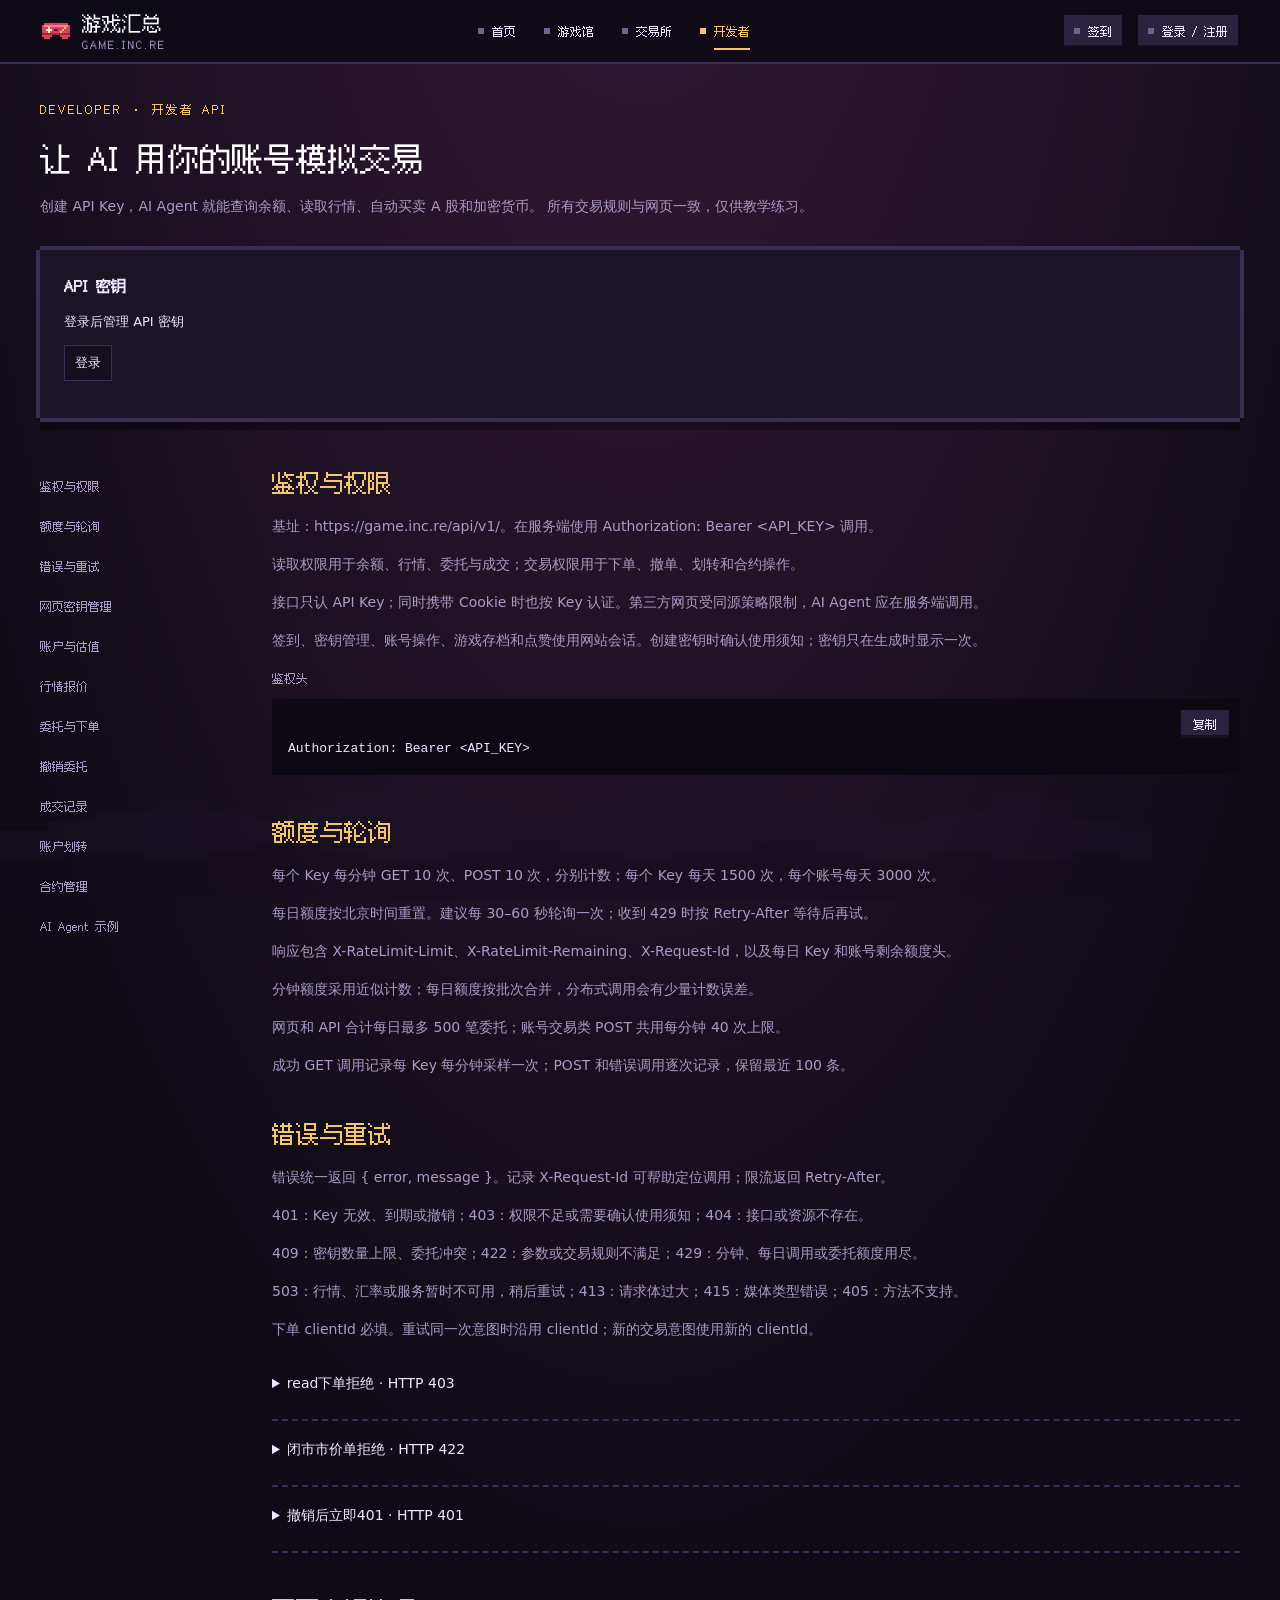
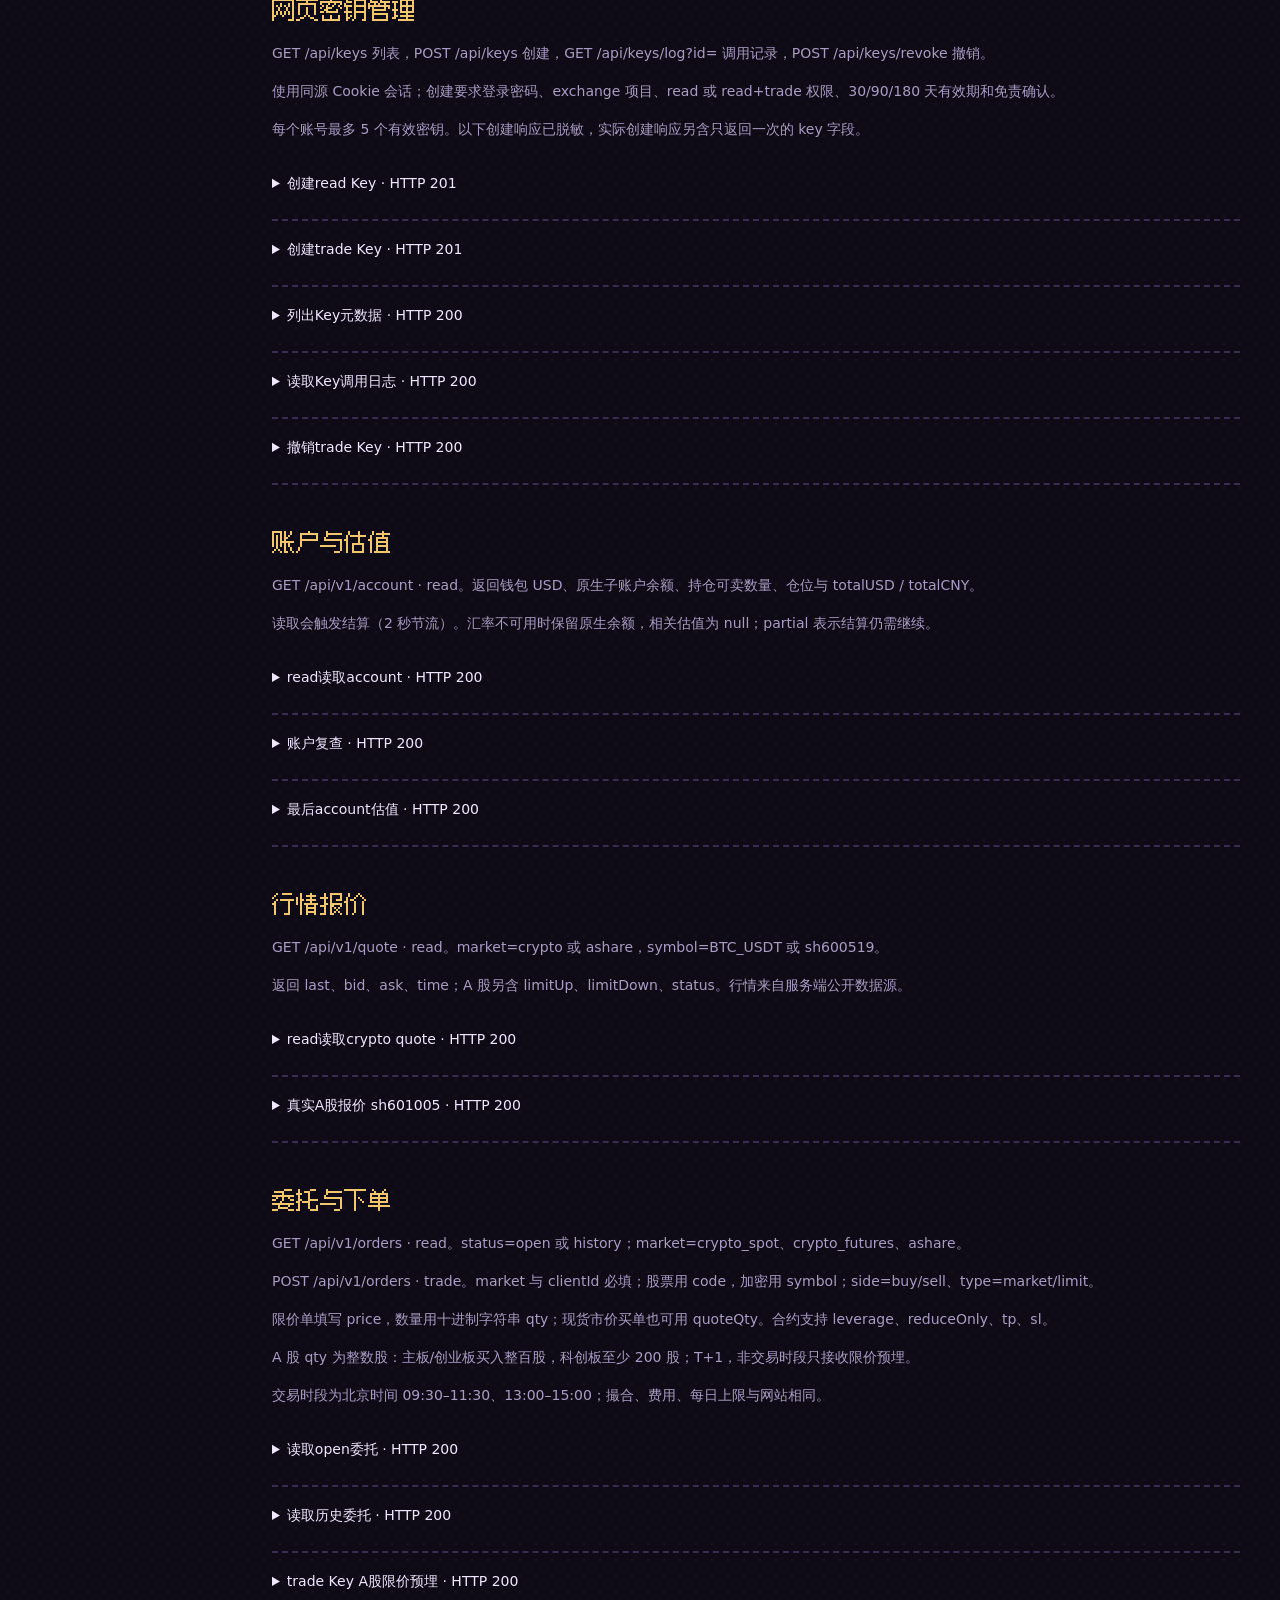
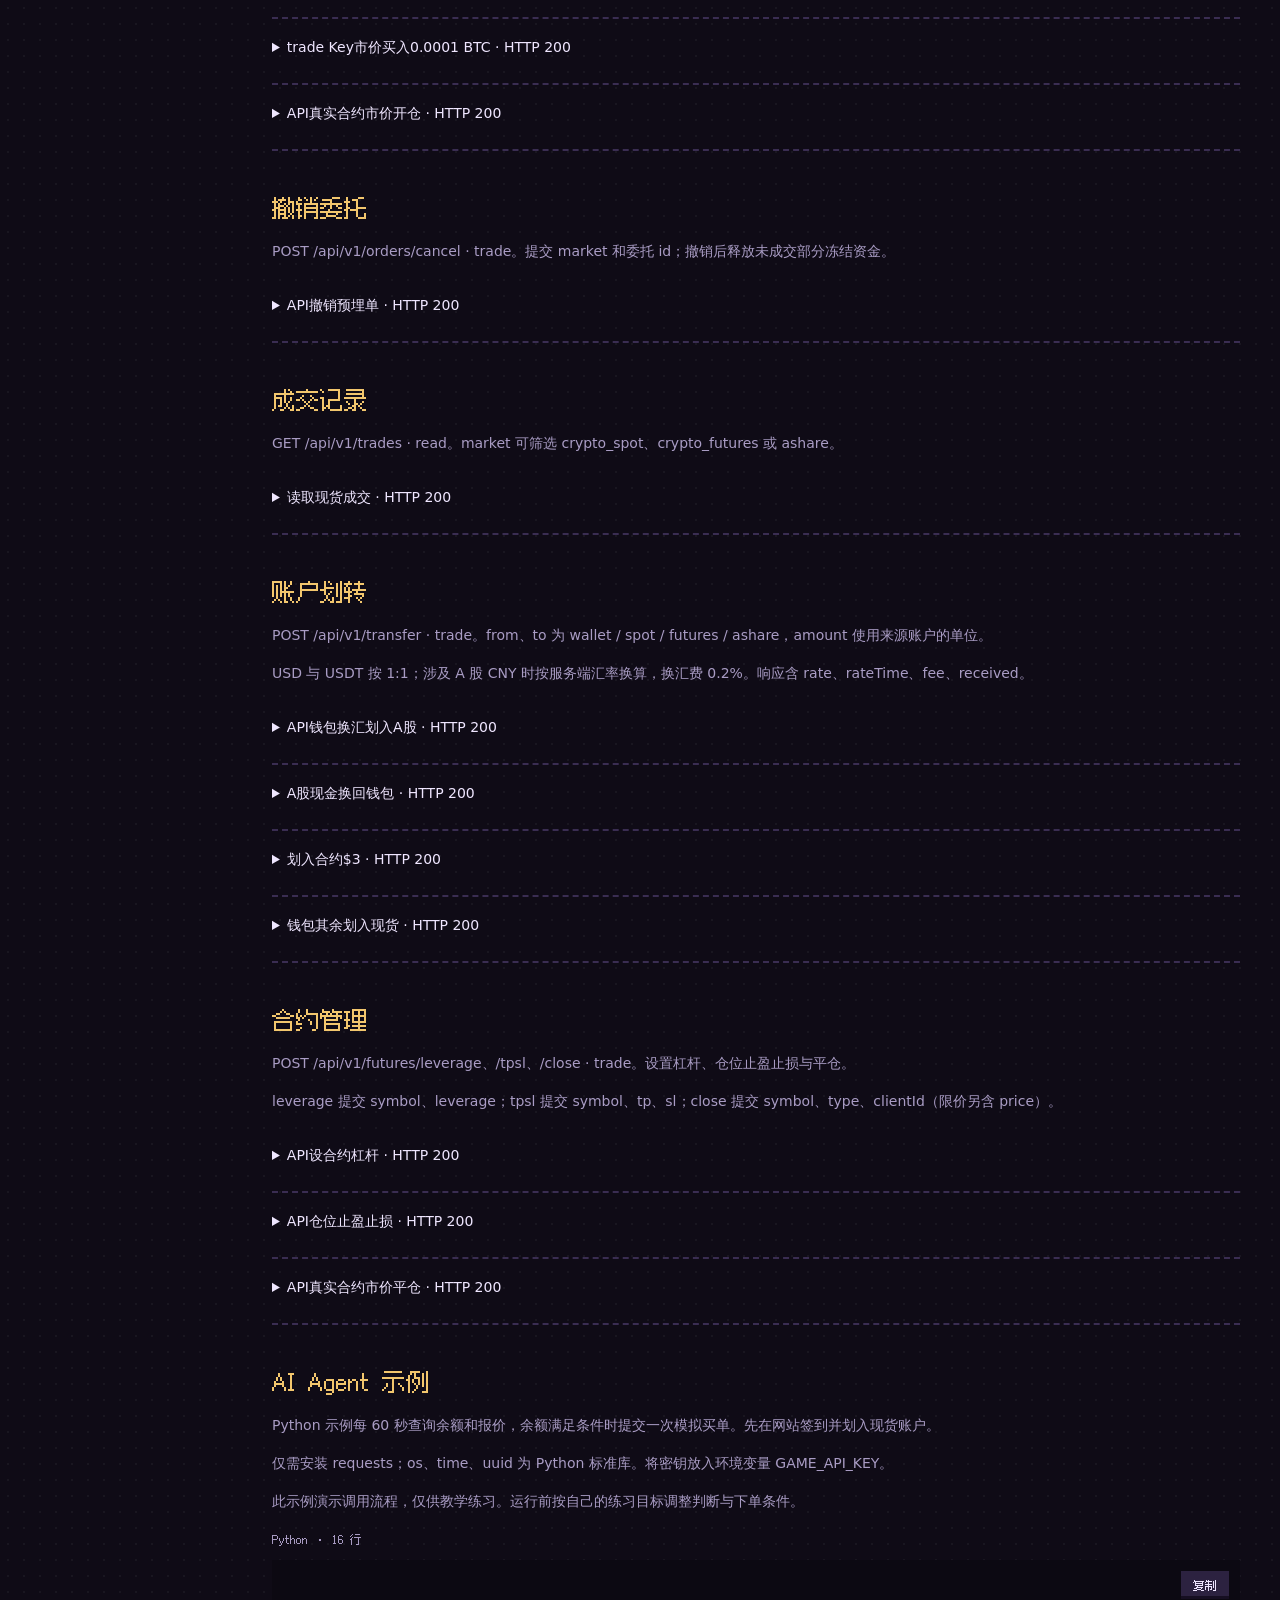
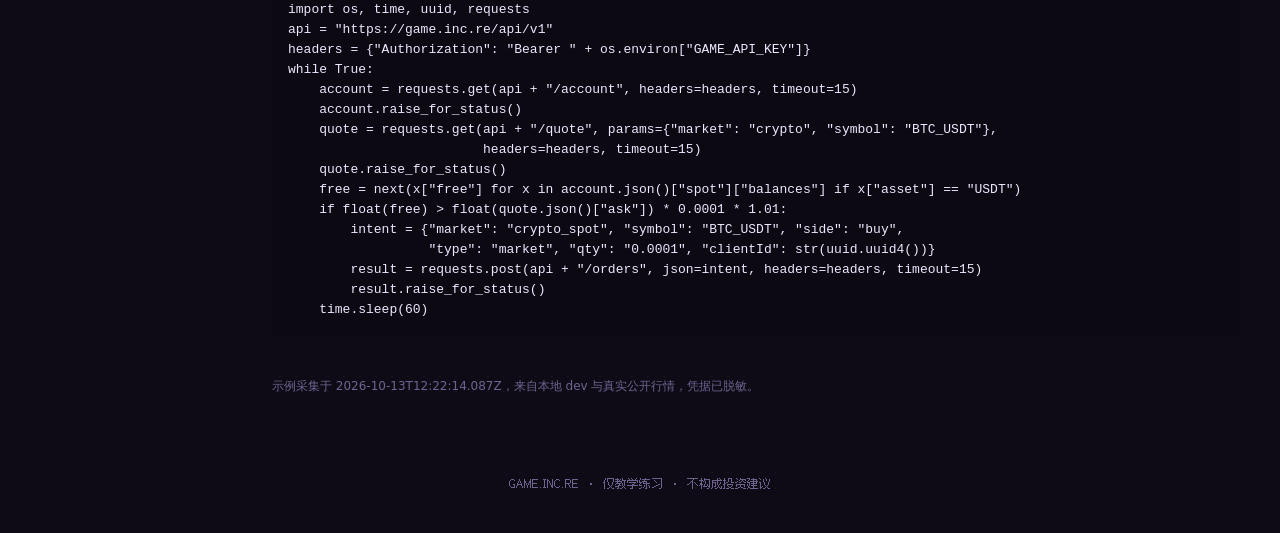
==== commit 9ce89c3d: "feat(account): shared key management and exchange drawer" ====
--- a/developer/index.html
+++ b/developer/index.html
@@ -10,6 +10,7 @@
   <link rel="icon" type="image/svg+xml" href="../hub/favicon.svg">
   <link rel="preload" href="../hub/fusion-pixel-12.woff2" as="font" type="font/woff2" crossorigin>
   <link rel="stylesheet" href="../hub/site.css">
+  <link rel="stylesheet" href="../hub/keys-ui.css">
 </head>
 <body>
   <div id="sky" aria-hidden="true"></div>
@@ -23,12 +24,12 @@
   </div>
   <header class="bar">
     <div class="wrap bar-inner">
-      <a class="brand px" href="../index.html" aria-label="游戏汇总首页">
+      <a class="brand px" href="/" aria-label="主页">
         <img src="../hub/favicon.svg" alt="" width="32" height="32">
         <span><b>游戏汇总</b><small>GAME.INC.RE</small></span>
       </a>
       <nav class="site-nav px" aria-label="主导航">
-        <a href="../index.html">首页</a><a href="../index.html#games">游戏馆</a>
+        <a href="/">首页</a><a href="/#games">游戏馆</a>
         <a href="../trade/index.html">交易所</a><a href="index.html" aria-current="page">开发者</a>
       </nav>
       <div class="bar-actions">
@@ -44,73 +45,13 @@
       <p>创建 API Key，AI Agent 就能查询余额、读取行情、自动买卖 A 股和加密货币。
         所有交易规则与网页一致，仅供教学练习。</p>
     </section>
-    <section class="frame keys-panel" aria-labelledby="keys-title">
-      <div class="keys-heading">
-        <h2 class="sec px" id="keys-title">我的密钥</h2>
-        <button class="btn sm px" id="key-create" type="button" hidden>创建密钥</button>
-      </div>
-      <div id="keys-guest"><p>登录后管理 API 密钥</p><button class="btn sm px" id="key-login" type="button">登录</button></div>
-      <p id="keys-message" class="msg" role="status"></p>
-      <div class="table-scroll" id="keys-table" hidden>
-        <table class="developer-table">
-          <thead><tr><th>名称</th><th>前缀</th><th>权限</th><th>创建时间</th><th>到期时间</th><th>最近使用</th><th>操作</th></tr></thead>
-          <tbody id="key-rows"></tbody>
-        </table>
-      </div>
-    </section>
-    <div class="docs-layout">
+    <section class="frame keys-panel" id="keys" data-key-ids="developer" aria-label="我的密钥"></section>
+    <div class="docs-layout" id="docs">
       <nav class="docs-nav px" aria-label="API 文档目录" id="docs-nav"></nav>
       <div class="docs-body" id="docs-body"></div>
     </div>
     <footer class="px">GAME.INC.RE · 仅教学练习 · 不构成投资建议</footer>
   </main>
-  <dialog class="dlg key-dialog" id="key-new" aria-labelledby="key-new-title">
-    <div class="dlg-in frame">
-      <div class="dlg-hd"><h2 class="px" id="key-new-title">创建密钥</h2>
-        <button class="x px" type="button" data-close aria-label="关闭">×</button></div>
-      <form id="key-form">
-        <label class="fld px">名称<input name="name" minlength="1" maxlength="24" required autocomplete="off"></label>
-        <fieldset class="key-options"><legend class="px">权限</legend>
-          <label><input type="checkbox" checked disabled>读取：余额、行情、委托</label>
-          <label><input name="trade" type="checkbox">交易：下单、撤单、划转</label>
-        </fieldset>
-        <fieldset class="key-options"><legend class="px">有效期</legend><div class="key-expiry">
-          <label><input name="expiry" type="radio" value="30" checked>30 天</label>
-          <label><input name="expiry" type="radio" value="90">90 天</label>
-          <label><input name="expiry" type="radio" value="180">180 天</label>
-        </div></fieldset>
-        <label class="fld px">登录密码<input name="password" type="password" maxlength="64" required
-          autocomplete="current-password"></label>
-        <label class="key-consent"><input name="consent" type="checkbox" required>
-          我已阅读使用须知：仅教学练习，不构成投资建议</label>
-        <button class="btn px" type="submit" id="key-generate" disabled>生成密钥</button>
-      </form>
-      <div id="key-result" hidden>
-        <div class="key-secret" id="key-secret"></div><button class="ghost px" type="button" id="key-copy">复制</button>
-        <p class="key-warning">密钥只显示这一次，请立即保存到安全的地方。</p>
-      </div>
-      <p class="msg" id="key-new-message" role="status"></p>
-    </div>
-  </dialog>
-  <dialog class="dlg log-dialog" id="key-log" aria-labelledby="key-log-title">
-    <div class="dlg-in frame">
-      <div class="dlg-hd"><h2 class="px" id="key-log-title">调用记录</h2>
-        <button class="x px" type="button" data-close aria-label="关闭">×</button></div>
-      <p class="msg" id="key-log-message" role="status"></p>
-      <div class="table-scroll"><table class="developer-table">
-        <thead><tr><th>时间</th><th>方法</th><th>路径</th><th>状态</th><th>来源 IP 段</th></tr></thead>
-        <tbody id="key-log-rows"></tbody>
-      </table></div>
-    </div>
-  </dialog>
-  <dialog class="dlg" id="key-revoke" aria-labelledby="key-revoke-title">
-    <div class="dlg-in frame">
-      <div class="dlg-hd"><h2 class="px" id="key-revoke-title">撤销密钥</h2>
-        <button class="x px" type="button" data-close aria-label="关闭">×</button></div>
-      <p id="key-revoke-detail"></p><button class="btn px" type="button" id="key-revoke-confirm">确认撤销</button>
-      <p class="msg" id="key-revoke-message" role="status"></p>
-    </div>
-  </dialog>
   <dialog class="dlg" id="acct" aria-labelledby="acct-title">
     <div class="dlg-in frame">
       <div class="dlg-hd">
@@ -138,7 +79,7 @@
     </div>
   </dialog>
   <script src="../hub/account-core.js"></script>
-  <script src="../hub/account-ui.js"></script>
+  <script type="module" src="../hub/account-ui.js"></script>
   <script type="module" src="../hub/xch.js"></script>
   <script type="module" src="developer.js"></script>
 </body>
--- a/hub/site.css
+++ b/hub/site.css
@@ -1,4 +1,12 @@
 /* Shared arcade styles; existing rules moved from index.html with unchanged values. */
+:root {
+  --k-text: var(--ink); --k-muted: var(--muted); --k-line: var(--line); --k-control: var(--well);
+  --k-surface: var(--card); --k-accent: var(--gold); --k-accent-ink: var(--bg); --k-warning: var(--gold);
+  --k-font: var(--sans); --k-title-font: var(--px); --k-radius: 0px; --k-overlay: rgba(0, 0, 0, .7);
+  --k-shadow: 0 -4px var(--line), 0 4px var(--line), -4px 0 var(--line), 4px 0 var(--line);
+}
+#hub-keys { margin: 24px 0 12px; }
+#acct-user > a { display: block; margin-bottom: 16px; color: var(--gold); }
   @font-face { font-family: 'FusionPixel'; src: url('fusion-pixel-12.woff2') format('woff2'); font-display: swap; }
   :root {
     --bg: #0f0b16; --ink: #efe6ff; --muted: #a99cc4; --dim: #6f6390;
@@ -339,7 +347,7 @@
 .bar-actions { display: flex; align-items: center; gap: 12px; }
 .bar-actions .acct { text-decoration: none; white-space: nowrap; }
 .doors { display: grid; grid-template-columns: 1fr 1fr; gap: 20px; margin: 32px 0 48px; }
-.door { position: relative; min-height: 300px; padding: 28px; overflow: hidden; display: flex;
+.door { position: relative; min-height: 340px; padding: 28px; overflow: hidden; display: flex;
   flex-direction: column; justify-content: flex-end; text-decoration: none; transition: transform 0.12s steps(2); }
 .door:hover { transform: translateY(-4px); box-shadow: 0 -4px 0 var(--line-hi), 0 4px 0 var(--line-hi),
   -4px 0 0 var(--line-hi), 4px 0 0 var(--line-hi); }
@@ -351,9 +359,10 @@
 .door h1, .door h2 { margin: 8px 0; font-size: 32px; line-height: 40px; font-weight: normal; color: #fff; }
 .door p { margin: 0; font-size: 14px; color: var(--muted); }
 .door .btn { margin: 16px 0 0; }
-.market-door { background: repeating-linear-gradient(0deg,rgba(255,255,255,0.035) 0 1px,transparent 1px 24px),
+.market-door { justify-content: space-between;
+  background: repeating-linear-gradient(0deg,rgba(255,255,255,0.035) 0 1px,transparent 1px 24px),
   repeating-linear-gradient(90deg,rgba(255,255,255,0.035) 0 1px,transparent 1px 24px), #11131A; }
-#door-chart { position: absolute; top: 20px; left: 0; width: 100%; height: 96px; shape-rendering: crispEdges; }
+#door-chart { width: 100%; height: 96px; flex-shrink: 0; margin-bottom: 16px; shape-rendering: crispEdges; }
 .door-quotes { display: grid; grid-template-columns: 1fr 1fr; gap: 6px 16px; font-size: 12px; }
 .door-quotes > div { display: flex; justify-content: space-between; gap: 6px; }
 .door-note { font-size: 11px; color: var(--dim); margin-top: 10px; }
@@ -370,9 +379,9 @@
   .site-nav a { min-height: 44px; min-width: 44px; flex: none; }
   .site-nav a[aria-current=page]::after { bottom: 5px; }
   .doors { grid-template-columns: 1fr; gap: 16px; }
-  .door { min-height: 220px; padding: 20px; }
+  .door { min-height: 280px; padding: 20px; }
   .door h1, .door h2 { font-size: 24px; line-height: 32px; }
-  #door-chart { top: 8px; height: 96px; opacity: 0.7; }
+  #door-chart { opacity: 0.7; }
   a, button, input, select, summary { min-height: 44px; min-width: 44px; }
   .bar-actions .acct { padding: 0 8px; height: 44px; transform: translateY(-4px); font-size: 11px; }
   .bar-actions .acct i { display: none; }
--- a/hub/keys-ui.css
+++ b/hub/keys-ui.css
@@ -0,0 +1,52 @@
+/* ACCOUNT：共享组件仅消费 --k-*；配色、字体与边框由宿主提供。 */
+.k-ui { color: var(--k-text); font: 13px/1.6 var(--k-font); min-width: 0; }
+.k-ui * { box-sizing: border-box; }
+.k-ui h2, .k-ui h3, .k-ui legend { font-family: var(--k-title-font); margin: 0; }
+.k-heading { display: flex; align-items: center; justify-content: space-between; gap: 12px; margin-bottom: 12px; }
+.k-button { font: inherit; color: var(--k-text); background: var(--k-control); border: 1px solid var(--k-line);
+  border-radius: var(--k-radius); min-height: 36px; padding: 6px 10px; cursor: pointer; }
+.k-button:hover { border-color: var(--k-accent); }
+.k-button:focus-visible { outline: 2px solid var(--k-accent); outline-offset: 2px; }
+.k-button:disabled { opacity: .5; cursor: default; }
+.k-primary { background: var(--k-accent); color: var(--k-accent-ink); font-family: var(--k-title-font); }
+.k-status { color: var(--k-muted); overflow-wrap: anywhere; }
+.k-table-scroll { overflow-x: auto; max-width: 100%; }
+.k-table { width: 100%; border-collapse: collapse; text-align: left; }
+.k-table th, .k-table td { padding: 8px; border-bottom: 1px solid var(--k-line); overflow-wrap: anywhere; }
+.k-table th { color: var(--k-muted); font-weight: normal; white-space: nowrap; }
+.k-table code { color: var(--k-accent); }
+.k-group { color: var(--k-accent); font-family: var(--k-title-font); }
+.k-actions { display: flex; flex-wrap: wrap; gap: 8px; margin: 8px 0; }
+.k-scope { color: var(--k-accent); }
+.k-dialog { color: var(--k-text); background: var(--k-surface); border: 1px solid var(--k-line);
+  border-radius: var(--k-radius); width: min(740px, calc(100% - 24px)); max-height: calc(100dvh - 32px);
+  padding: 0; font: 13px/1.6 var(--k-font); box-shadow: var(--k-shadow); }
+.k-dialog::backdrop { background: var(--k-overlay); }
+.k-dialog-in { padding: 20px; min-width: 0; }
+.k-form { display: grid; gap: 12px; }
+.k-field { display: grid; gap: 6px; }
+.k-ui input:not([type=radio]):not([type=checkbox]), .k-ui select, .k-ui textarea {
+  color: var(--k-text); background: var(--k-control); border: 1px solid var(--k-line); border-radius: var(--k-radius);
+  padding: 8px; width: 100%; min-width: 0; font: inherit; }
+.k-ui input:focus, .k-ui select:focus, .k-ui textarea:focus { outline: 1px solid var(--k-accent); }
+.k-ui input[type=radio], .k-ui input[type=checkbox] { accent-color: var(--k-accent); }
+.k-options { display: grid; gap: 8px; border: 1px solid var(--k-line); padding: 12px; min-width: 0; }
+.k-options label, .k-consent { display: flex; align-items: flex-start; gap: 8px; }
+.k-warning { color: var(--k-warning); background: var(--k-control); border-left: 3px solid var(--k-warning); padding: 12px; }
+.k-secret-line { display: flex; align-items: center; flex-wrap: wrap; gap: 8px; margin: 12px 0; }
+.k-secret { font-family: monospace; overflow-wrap: anywhere; min-width: 0; flex: 1 1 180px; }
+.k-ui .k-prompt { height: 320px; resize: vertical; font: 12px/1.6 monospace; }
+.k-compact .k-table thead { display: none; }
+.k-compact .k-table tr { display: flex; flex-wrap: wrap; gap: 4px; border-bottom: 1px solid var(--k-line); padding: 8px 0; }
+.k-compact .k-table td { border: 0; padding: 2px 4px; }
+.k-compact .k-table td:first-child, .k-compact .k-table td:last-child { width: 100%; }
+.k-compact .k-table td:nth-child(4), .k-compact .k-table td:nth-child(5) { color: var(--k-muted); font-size: 11px; }
+@media (max-width: 767px) {
+  .k-heading { gap: 8px; }
+  .k-button { min-height: 40px; }
+  .k-dialog-in { padding: 16px; }
+  .k-table thead { display: none; }
+  .k-table tr { display: flex; flex-wrap: wrap; border-bottom: 1px solid var(--k-line); padding: 8px 0; }
+  .k-table td { border: 0; padding: 2px 4px; }
+  .k-table td:first-child, .k-table td:last-child { width: 100%; }
+}
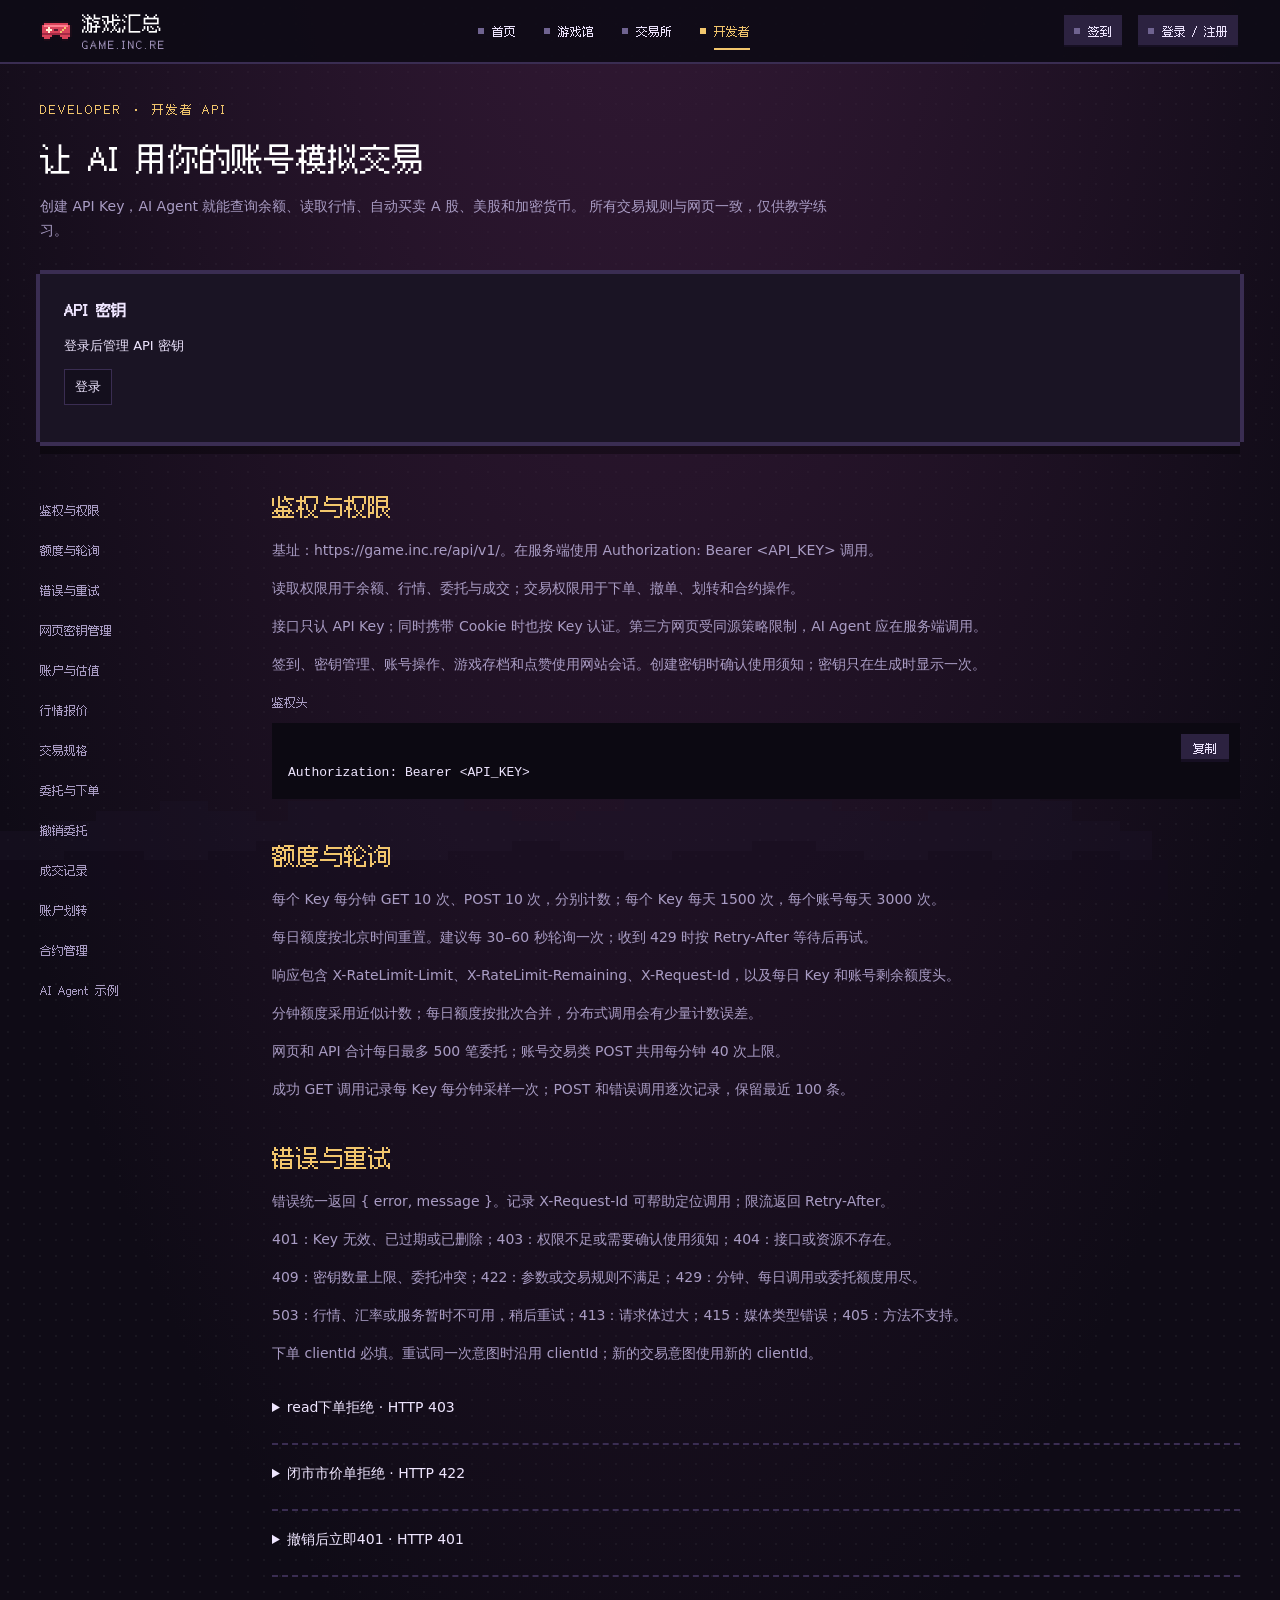
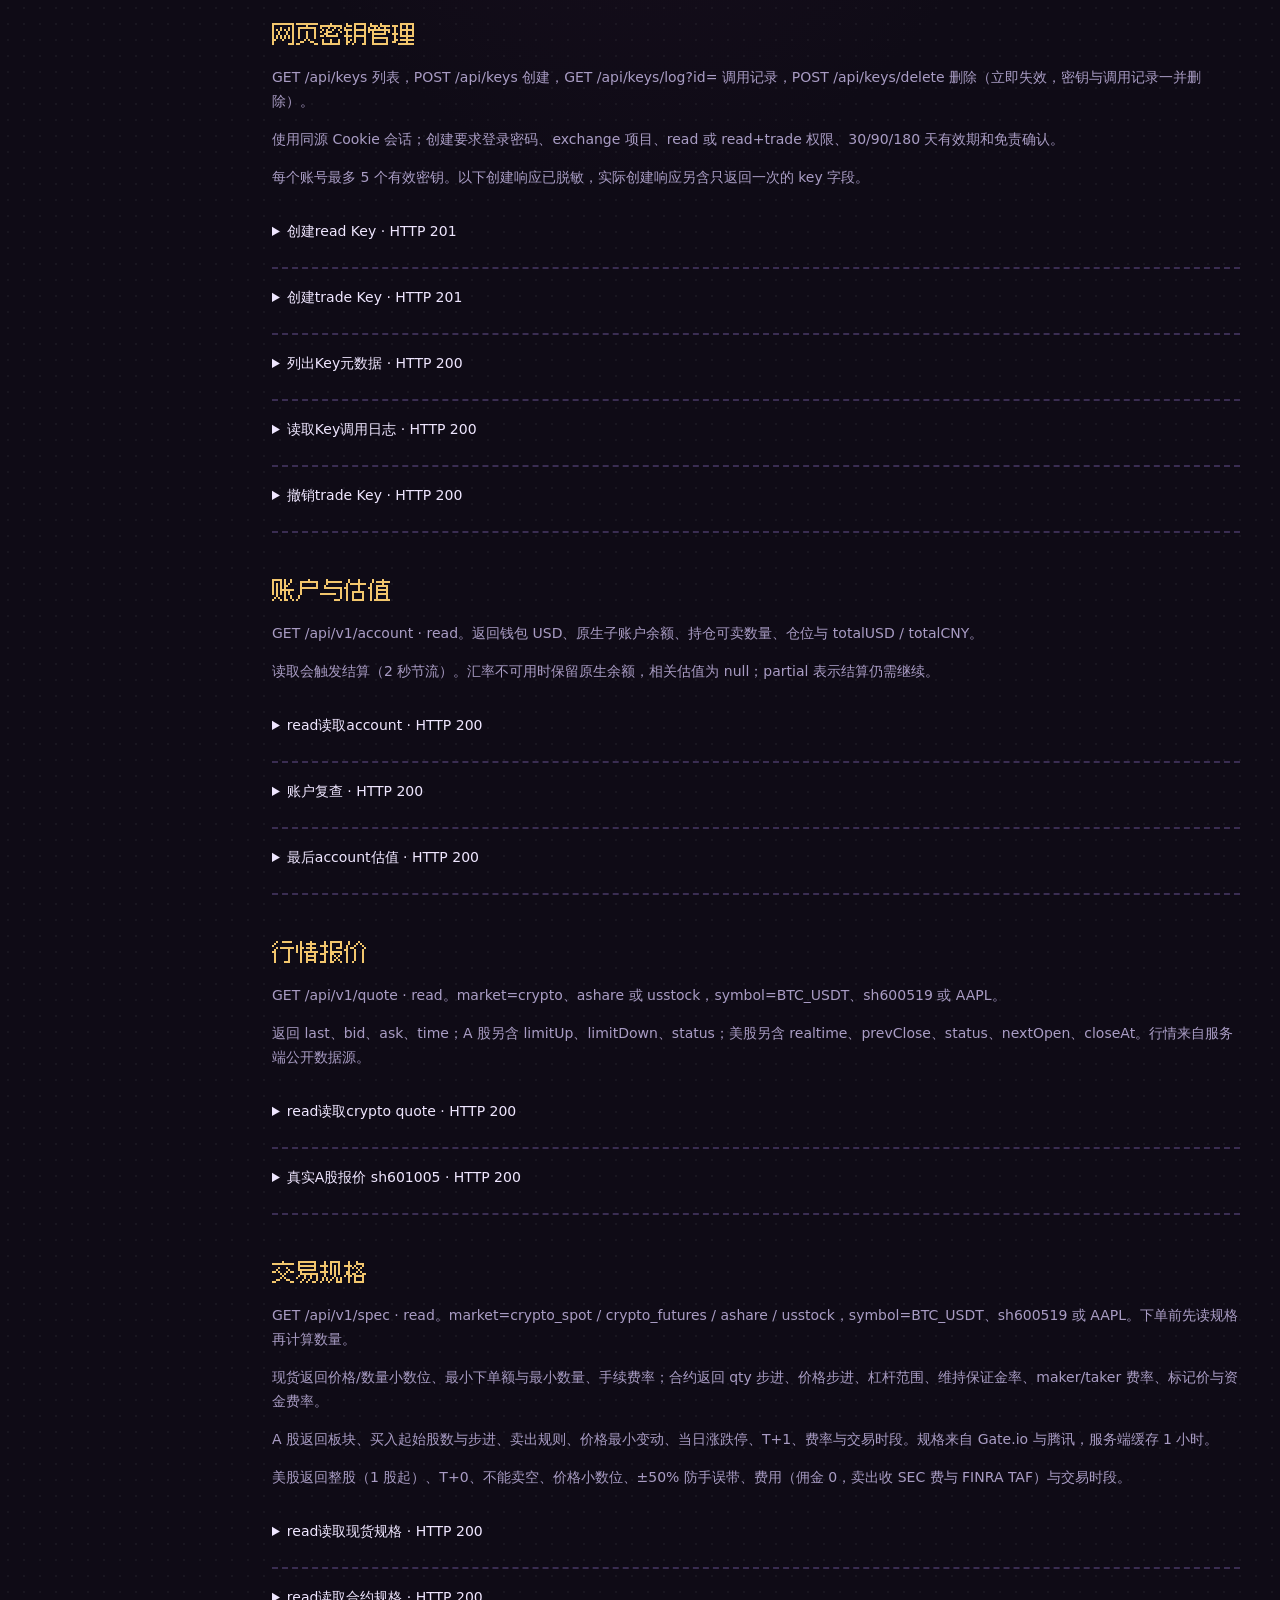
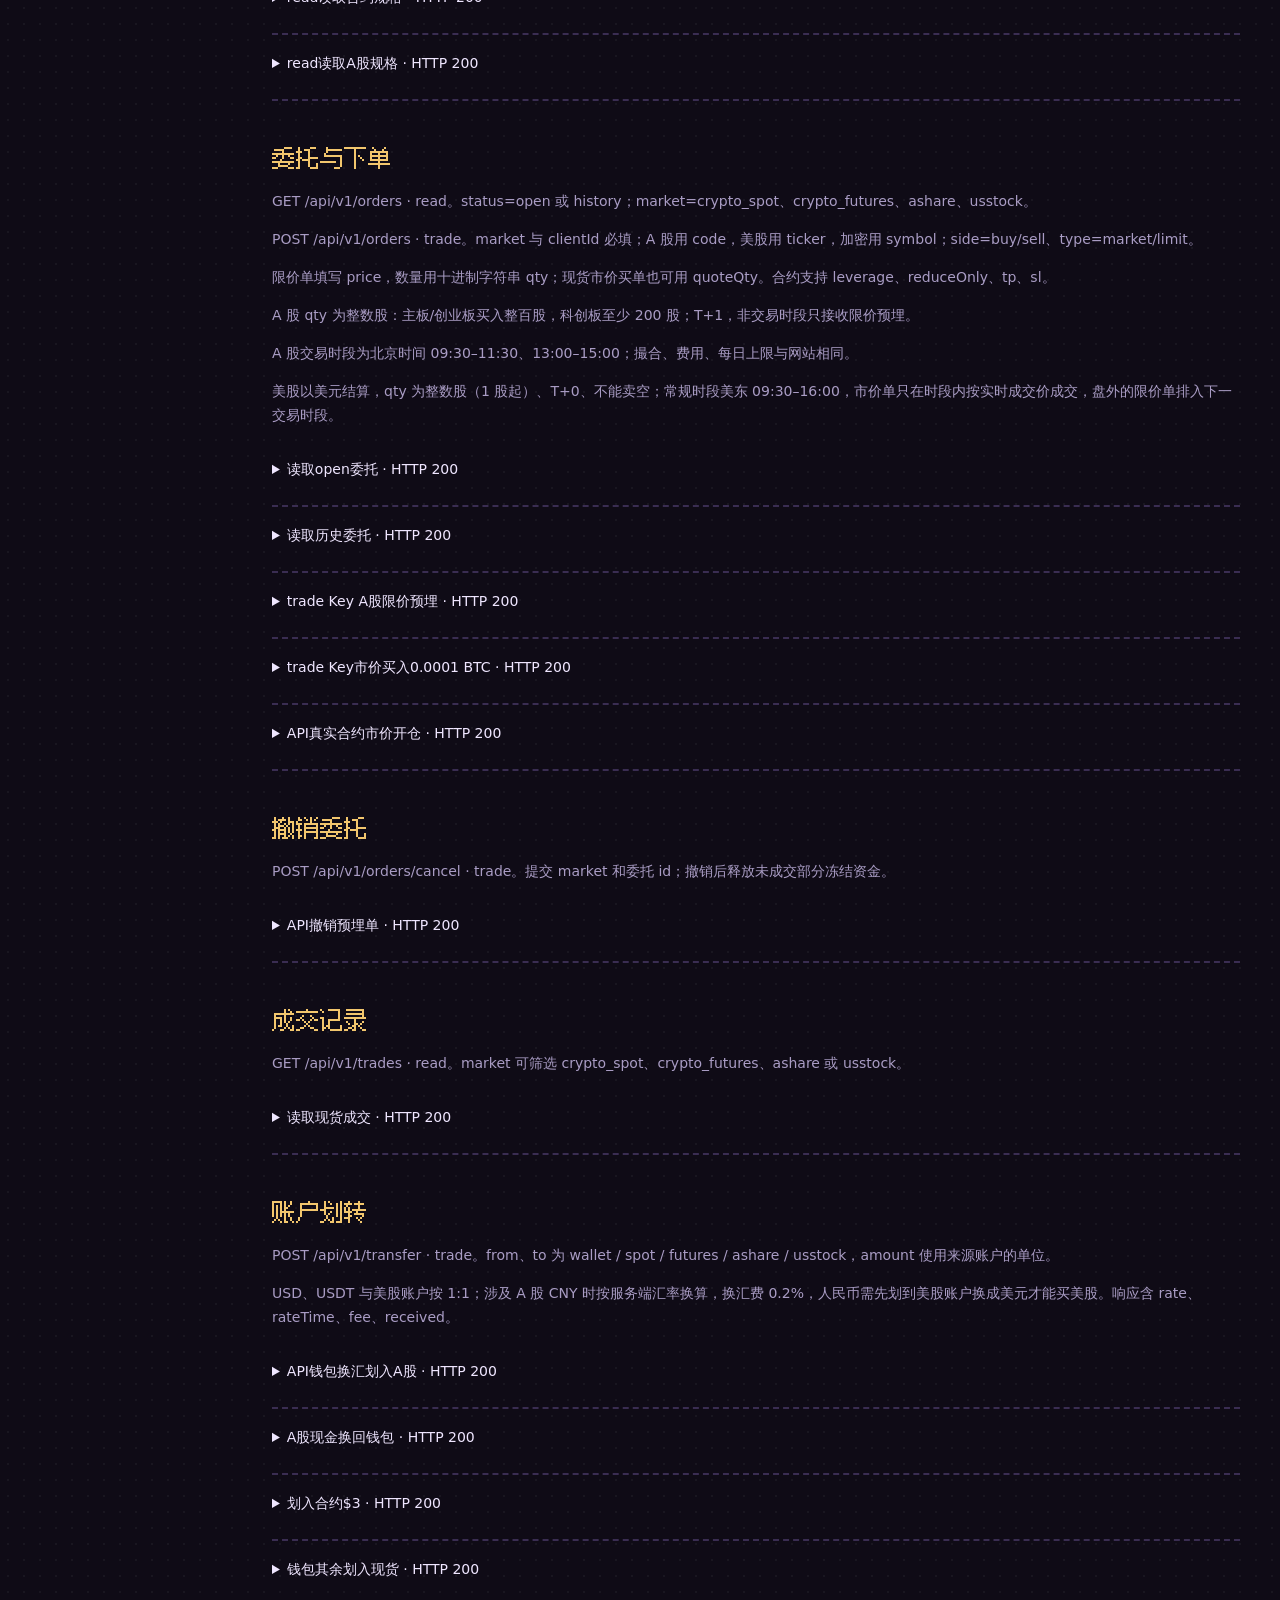
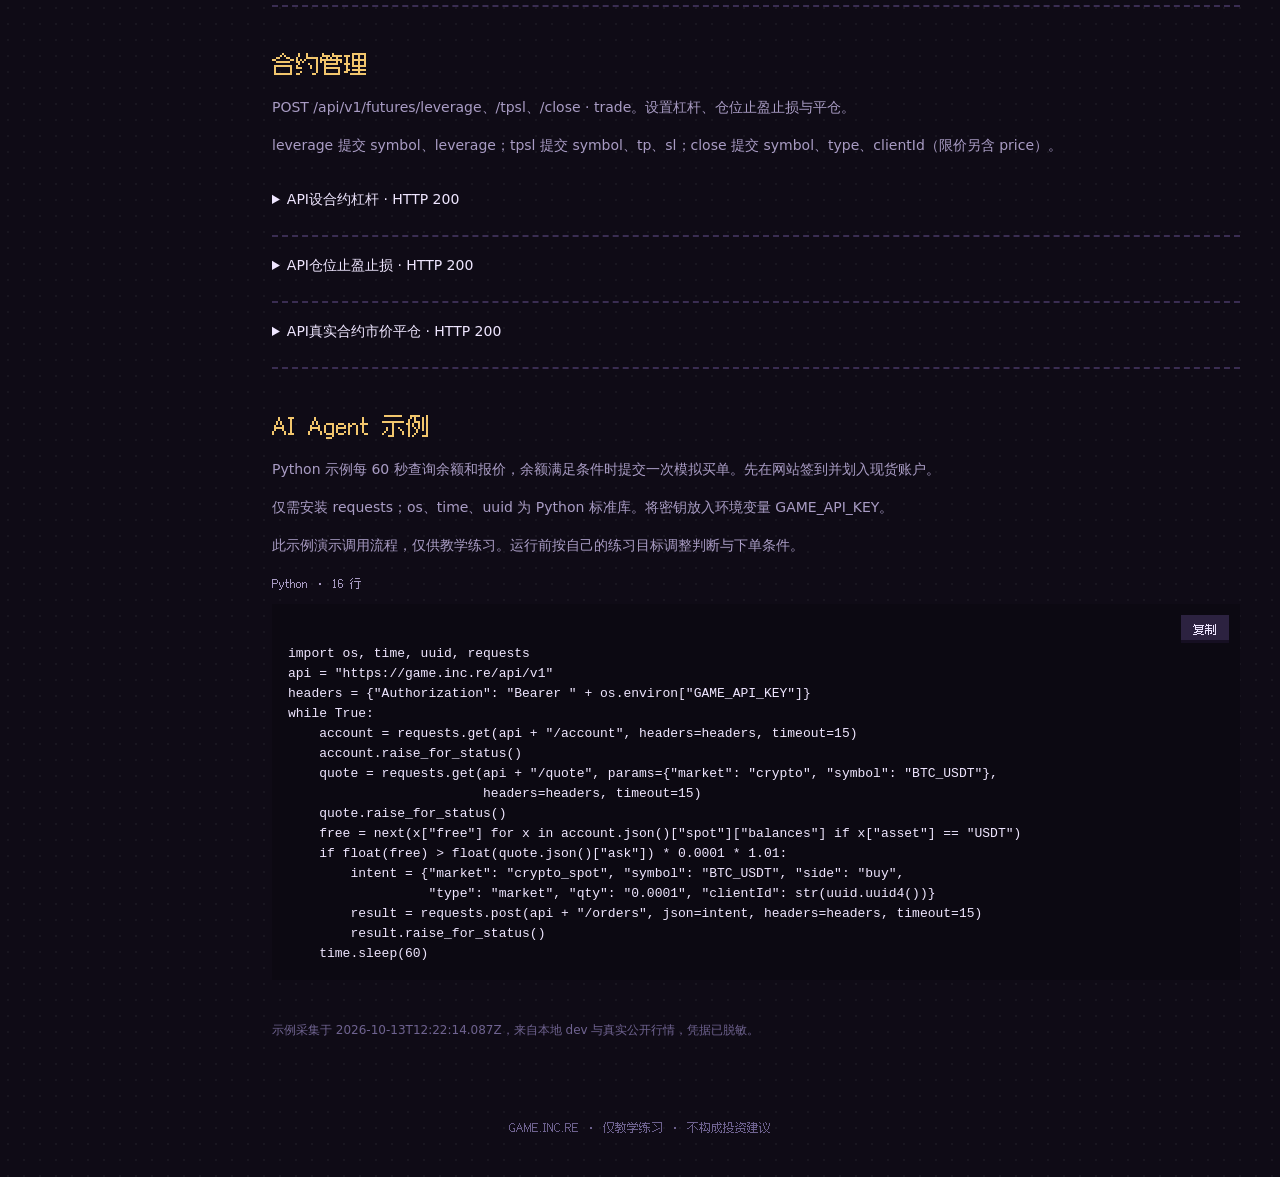
==== commit 8434e8bd: "Add US stocks settled in USD New usstock account and pages (#/usstock list, #/us/TICKER) for a white" ====
--- a/developer/index.html
+++ b/developer/index.html
@@ -5,7 +5,7 @@
   <meta charset="utf-8">
   <meta name="viewport" content="width=device-width, initial-scale=1, viewport-fit=cover">
   <title>开发者 API · GAME.INC.RE</title>
-  <meta name="description" content="管理 API 密钥，让 AI Agent 使用你的账号练习 A 股和加密货币模拟交易。">
+  <meta name="description" content="管理 API 密钥，让 AI Agent 使用你的账号练习 A 股、美股和加密货币模拟交易。">
   <meta name="theme-color" content="#0f0b16">
   <link rel="icon" type="image/svg+xml" href="../hub/favicon.svg">
   <link rel="preload" href="../hub/fusion-pixel-12.woff2" as="font" type="font/woff2" crossorigin>
@@ -42,7 +42,7 @@
     <section class="developer-intro">
       <small class="px">DEVELOPER · 开发者 API</small>
       <h1 class="px">让 AI 用你的账号模拟交易</h1>
-      <p>创建 API Key，AI Agent 就能查询余额、读取行情、自动买卖 A 股和加密货币。
+      <p>创建 API Key，AI Agent 就能查询余额、读取行情、自动买卖 A 股、美股和加密货币。
         所有交易规则与网页一致，仅供教学练习。</p>
     </section>
     <section class="frame keys-panel" id="keys" data-key-ids="developer" aria-label="我的密钥"></section>
